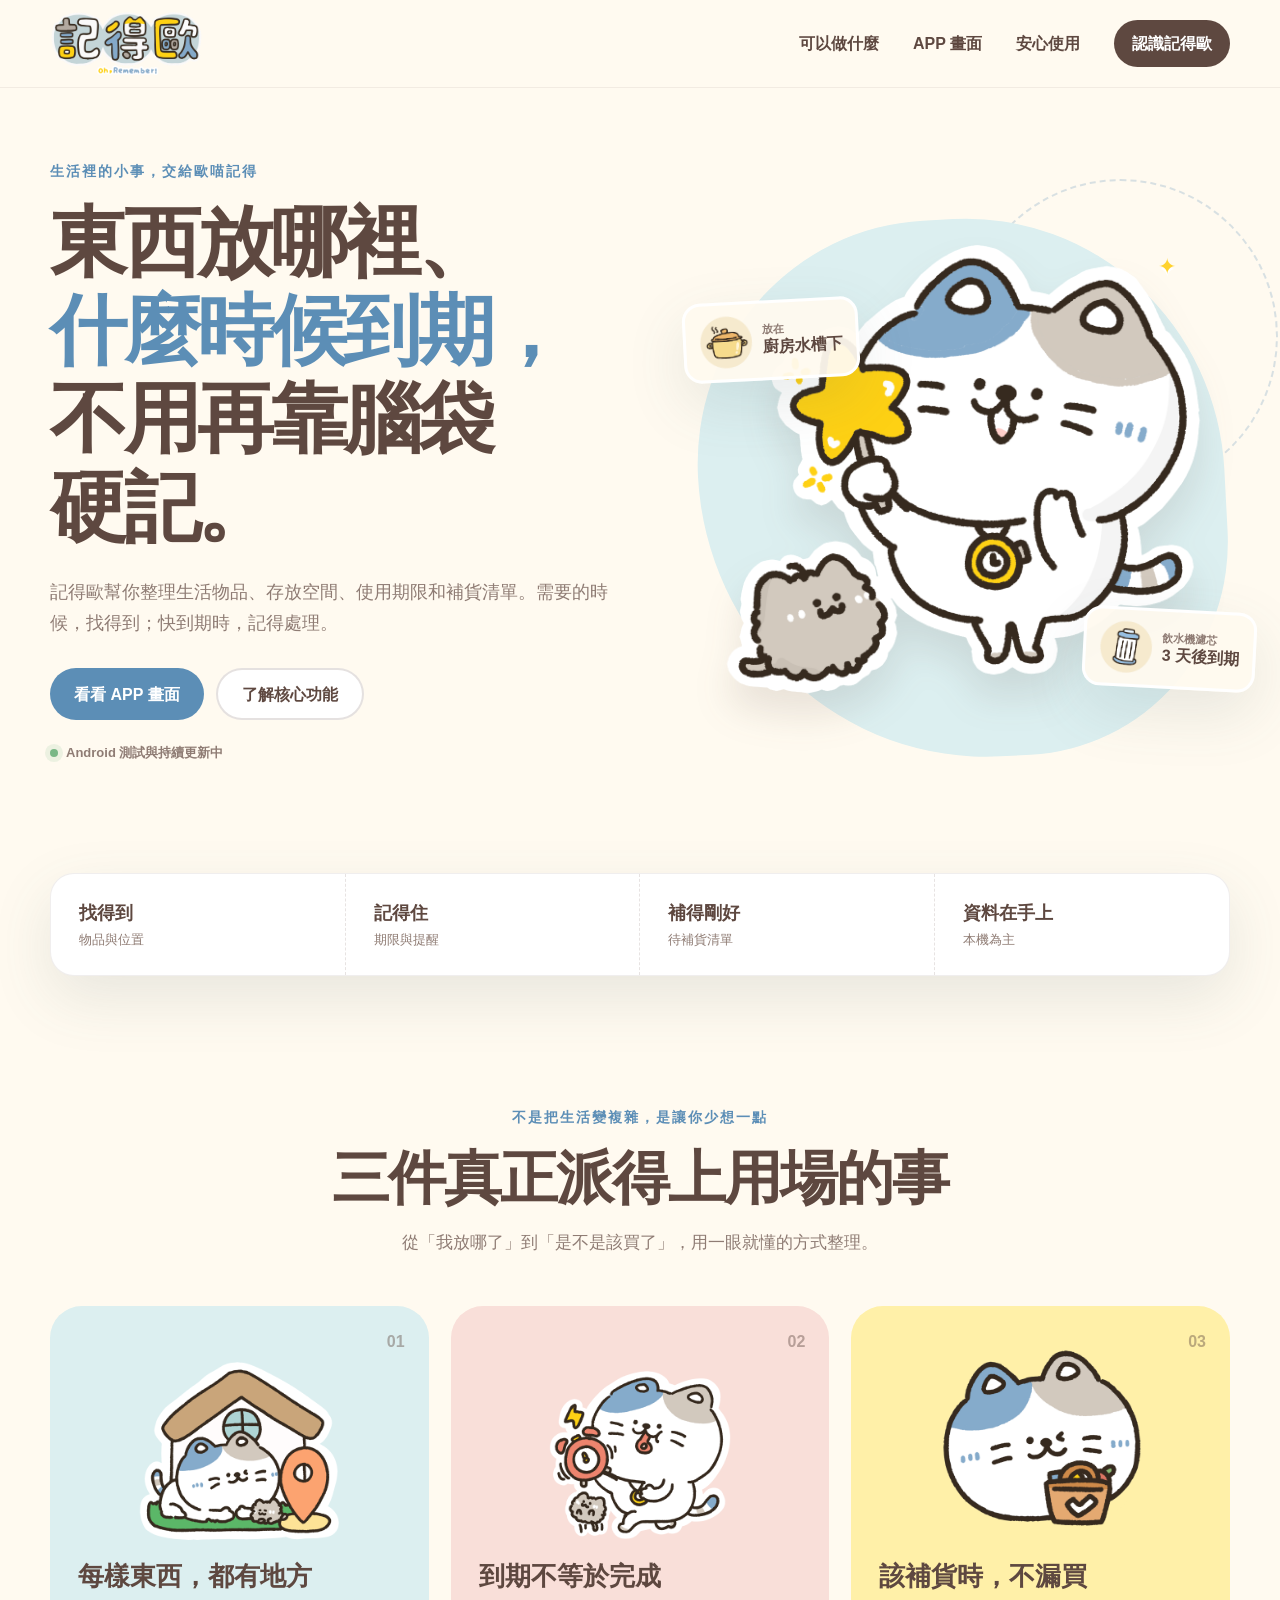
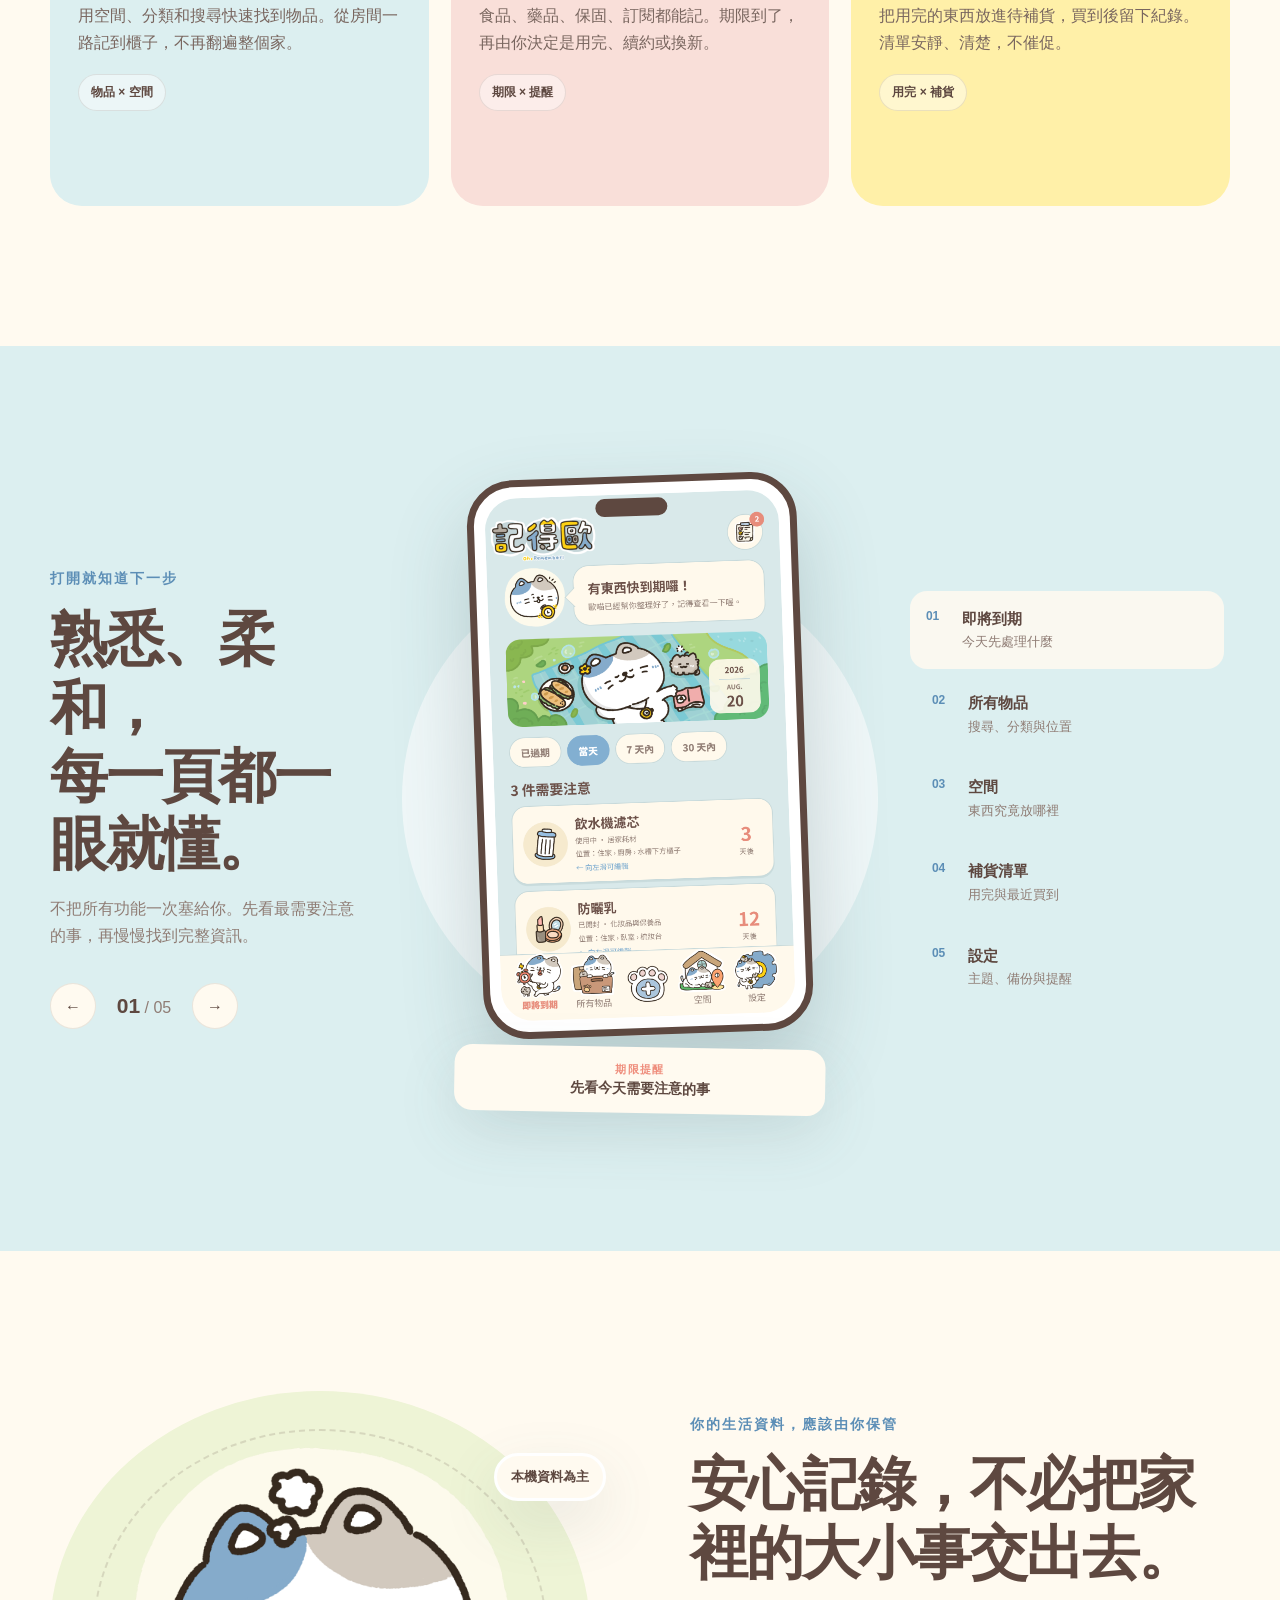
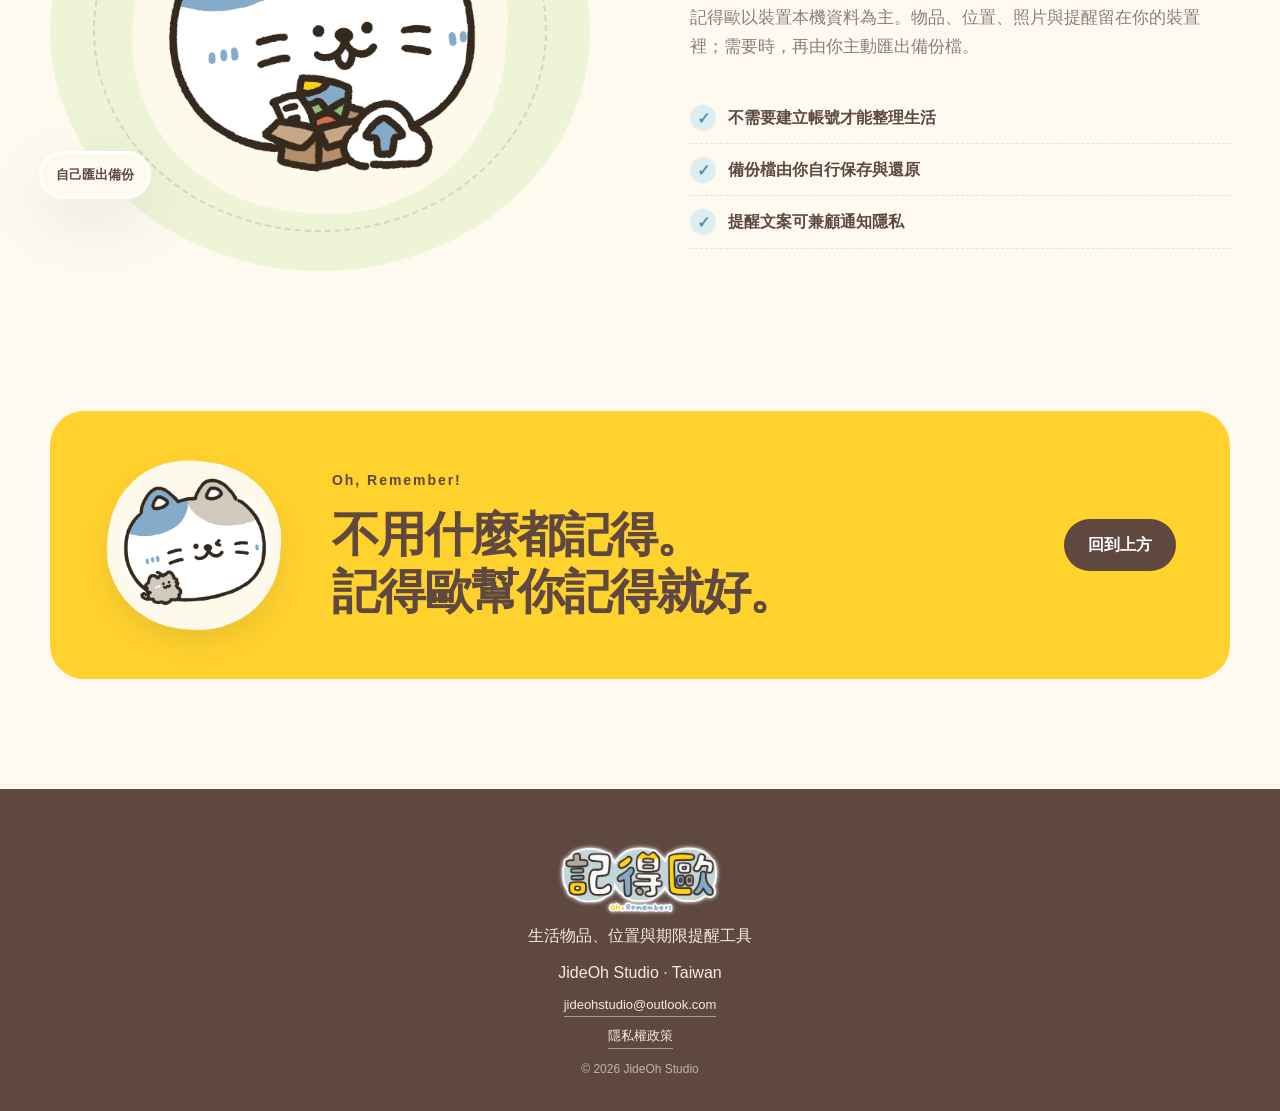
==== index.html @ 04b13a92 "Publish JideOh Studio official website" ====
<!doctype html>
<html lang="zh-Hant">
<head>
  <meta charset="utf-8">
  <meta name="viewport" content="width=device-width, initial-scale=1">
  <meta name="description" content="記得歐幫你記住物品放哪裡、什麼時候到期，以及下一次要補貨什麼。">
  <meta name="theme-color" content="#dceff0">
  <title>記得歐｜生活物品與期限提醒</title>
  <link rel="icon" href="assets/app_icon.png">
  <link rel="apple-touch-icon" href="assets/app_icon.png">
  <link rel="manifest" href="manifest.webmanifest">
  <link rel="stylesheet" href="styles.css">
</head>
<body>
  <a class="skip-link" href="#main">跳到主要內容</a>
  <header class="site-header">
    <a class="brand" href="#top" aria-label="記得歐首頁"><img src="assets/brand_logo.png" alt="記得歐 Oh, Remember!"></a>
    <button class="menu-button" type="button" aria-expanded="false" aria-controls="site-nav">選單</button>
    <nav id="site-nav" class="site-nav" aria-label="主要導覽">
      <a href="#features">可以做什麼</a><a href="#preview">APP 畫面</a><a href="#privacy">安心使用</a><a class="nav-cta" href="#preview">認識記得歐</a>
    </nav>
  </header>

  <main id="main">
    <section id="top" class="hero section-shell">
      <div class="hero-copy reveal">
        <p class="eyebrow">生活裡的小事，交給歐喵記得</p>
        <h1>東西放哪裡、<br><span>什麼時候到期，</span><br>不用再靠腦袋硬記。</h1>
        <p class="hero-lead">記得歐幫你整理生活物品、存放空間、使用期限和補貨清單。需要的時候，找得到；快到期時，記得處理。</p>
        <div class="hero-actions"><a class="button primary" href="#preview">看看 APP 畫面</a><a class="button secondary" href="#features">了解核心功能</a></div>
        <p class="availability"><span></span> Android 測試與持續更新中</p>
      </div>
      <div class="hero-art reveal">
        <span class="spark one">✦</span><span class="spark two">✦</span>
        <img class="hero-mascot" src="assets/launch_main_illustration.png" alt="歐喵與毛球一起提醒你生活大小事">
        <div class="note-card location"><img src="assets/location_kitchen.png" alt=""><span><small>放在</small>廚房水槽下</span></div>
        <div class="note-card due"><img src="assets/item_filter.png" alt=""><span><small>飲水機濾芯</small>3 天後到期</span></div>
      </div>
    </section>

    <section class="trust-strip" aria-label="產品特色摘要">
      <div><strong>找得到</strong><span>物品與位置</span></div><div><strong>記得住</strong><span>期限與提醒</span></div><div><strong>補得剛好</strong><span>待補貨清單</span></div><div><strong>資料在手上</strong><span>本機為主</span></div>
    </section>

    <section id="features" class="features section-shell">
      <div class="section-heading reveal"><p class="eyebrow">不是把生活變複雜，是讓你少想一點</p><h2>三件真正派得上用場的事</h2><p>從「我放哪了」到「是不是該買了」，用一眼就懂的方式整理。</p></div>
      <div class="feature-grid">
        <article class="feature-card blue reveal"><span class="number">01</span><img src="assets/nav_spaces.png" alt="歐喵在家中標記位置"><h3>每樣東西，都有地方</h3><p>用空間、分類和搜尋快速找到物品。從房間一路記到櫃子，不再翻遍整個家。</p><b>物品 × 空間</b></article>
        <article class="feature-card coral reveal"><span class="number">02</span><img src="assets/nav_expiring_items.png" alt="歐喵提醒期限快到了"><h3>到期不等於完成</h3><p>食品、藥品、保固、訂閱都能記。期限到了，再由你決定是用完、續約或換新。</p><b>期限 × 提醒</b></article>
        <article class="feature-card yellow reveal"><span class="number">03</span><img src="assets/ou_miao_shopping_completed.png" alt="歐喵完成補貨"><h3>該補貨時，不漏買</h3><p>把用完的東西放進待補貨，買到後留下紀錄。清單安靜、清楚，不催促。</p><b>用完 × 補貨</b></article>
      </div>
    </section>

    <section id="preview" class="preview-section">
      <div class="section-shell preview-layout">
        <div class="preview-copy reveal"><p class="eyebrow">打開就知道下一步</p><h2>熟悉、柔和，<br>每一頁都一眼就懂。</h2><p>不把所有功能一次塞給你。先看最需要注意的事，再慢慢找到完整資訊。</p><div class="preview-controls"><button type="button" data-direction="prev" aria-label="上一張">←</button><span><b id="slide-current">01</b> / 05</span><button type="button" data-direction="next" aria-label="下一張">→</button></div></div>
        <div class="phone-stage reveal"><div class="phone-glow"></div><div class="phone-frame"><i></i><img id="app-screen" src="記得歐_即將到期_1080x1920.png" alt="記得歐即將到期畫面"></div><div class="screen-caption"><span id="screen-kicker">期限提醒</span><strong id="screen-title">先看今天需要注意的事</strong></div></div>
        <div class="screen-list reveal">
          <button class="screen-option active" type="button" data-index="0"><span>01</span><b>即將到期</b><small>今天先處理什麼</small></button>
          <button class="screen-option" type="button" data-index="1"><span>02</span><b>所有物品</b><small>搜尋、分類與位置</small></button>
          <button class="screen-option" type="button" data-index="2"><span>03</span><b>空間</b><small>東西究竟放哪裡</small></button>
          <button class="screen-option" type="button" data-index="3"><span>04</span><b>補貨清單</b><small>用完與最近買到</small></button>
          <button class="screen-option" type="button" data-index="4"><span>05</span><b>設定</b><small>主題、備份與提醒</small></button>
        </div>
      </div>
    </section>

    <section id="privacy" class="privacy section-shell">
      <div class="privacy-art reveal"><div class="privacy-orbit"><img src="assets/ou_miao_backup_reminder.png" alt="歐喵提醒你備份資料"><span class="orbit-one">本機資料為主</span><span class="orbit-two">自己匯出備份</span></div></div>
      <div class="privacy-copy reveal"><p class="eyebrow">你的生活資料，應該由你保管</p><h2>安心記錄，不必把家裡的大小事交出去。</h2><p>記得歐以裝置本機資料為主。物品、位置、照片與提醒留在你的裝置裡；需要時，再由你主動匯出備份檔。</p><ul><li><span>✓</span>不需要建立帳號才能整理生活</li><li><span>✓</span>備份檔由你自行保存與還原</li><li><span>✓</span>提醒文案可兼顧通知隱私</li></ul></div>
    </section>

    <section class="closing section-shell reveal"><img src="assets/ou_miao_all_good.png" alt="歐喵向你打招呼"><div><p class="eyebrow">Oh, Remember!</p><h2>不用什麼都記得。<br>記得歐幫你記得就好。</h2></div><a class="button primary" href="#top">回到上方</a></section>
  </main>
  <footer><img src="assets/brand_logo.png" alt="記得歐"><p>生活物品、位置與期限提醒工具</p><p>JideOh Studio · Taiwan</p><a class="footer-link" href="mailto:jideohstudio@outlook.com">jideohstudio@outlook.com</a><a class="footer-link" href="https://a23118872002.github.io/jideoh-privacy-policy/" target="_blank" rel="noopener noreferrer">隱私權政策</a><p class="copyright">© <span id="year"></span> JideOh Studio</p></footer>
  <script src="script.js"></script>
</body>
</html>
---- styles.css ----
:root{--sky:#dceff0;--blue:#82afd3;--blue-dark:#5c8eb6;--cream:#fffaf0;--brown:#5e4840;--muted:#8f7c74;--coral:#ef8e7d;--yellow:#ffd22d;--shadow:0 22px 60px rgba(74,98,101,.13)}
*{box-sizing:border-box}html{scroll-behavior:smooth;overflow-x:hidden}body{margin:0;color:var(--brown);background:var(--cream);font-family:"Noto Sans TC","PingFang TC","Microsoft JhengHei",sans-serif;line-height:1.7;overflow-x:hidden}img{display:block;max-width:100%}a{color:inherit;text-decoration:none}button{color:inherit;font:inherit}.skip-link{position:fixed;left:16px;top:-80px;z-index:100;padding:10px 16px;background:var(--brown);color:#fff;border-radius:10px}.skip-link:focus{top:12px}.section-shell{width:min(1180px,calc(100% - 48px));margin-inline:auto}
.site-header{position:sticky;top:0;z-index:50;min-height:82px;padding:12px max(24px,calc((100vw - 1180px)/2));display:flex;align-items:center;justify-content:space-between;gap:24px;background:rgba(255,250,240,.9);border-bottom:1px solid rgba(94,72,64,.08);backdrop-filter:blur(16px)}.brand img{width:154px}.site-nav{display:flex;align-items:center;gap:34px;font-weight:700}.site-nav a{transition:.2s}.site-nav a:hover{color:var(--blue-dark);transform:translateY(-2px)}.site-nav .nav-cta{padding:10px 18px;color:#fff;background:var(--brown);border-radius:999px}.menu-button{display:none;border:0;background:transparent;font-weight:800}
.hero{min-height:760px;display:grid;grid-template-columns:1.05fr .95fr;align-items:center;gap:50px;padding-block:72px 96px}.eyebrow{margin:0 0 14px;color:var(--blue-dark);font-size:14px;font-weight:900;letter-spacing:.14em}h1,h2,h3,p{text-wrap:pretty}h1{margin:0;font-size:clamp(48px,6vw,78px);line-height:1.15;letter-spacing:-.045em}h1 span{color:var(--blue-dark)}.hero-lead{max-width:620px;margin:26px 0 30px;color:var(--muted);font-size:18px}.hero-actions{display:flex;flex-wrap:wrap;gap:12px}.button{display:inline-flex;align-items:center;justify-content:center;min-height:52px;padding:0 24px;border-radius:999px;font-weight:900;transition:.2s}.button:hover{transform:translateY(-3px);box-shadow:0 12px 24px rgba(94,72,64,.15)}.primary{color:#fff;background:var(--blue-dark)}.secondary{border:2px solid rgba(94,72,64,.16);background:#fff}.availability{display:flex;align-items:center;gap:8px;margin-top:22px;color:var(--muted);font-size:13px;font-weight:700}.availability span{width:8px;height:8px;border-radius:50%;background:#79b786;box-shadow:0 0 0 5px rgba(121,183,134,.14)}
.hero-art{position:relative;min-height:580px;display:grid;place-items:center;isolation:isolate}.hero-art:before{content:"";position:absolute;inset:7% 1% 0;z-index:-2;border-radius:48% 52% 42% 58%;background:var(--sky);transform:rotate(-3deg)}.hero-art:after{content:"";position:absolute;width:58%;aspect-ratio:1;right:-9%;top:0;z-index:-3;border:2px dashed rgba(92,142,182,.24);border-radius:50%}.hero-mascot{width:min(520px,92%);filter:drop-shadow(0 24px 18px rgba(80,68,60,.12))}.note-card{position:absolute;display:flex;align-items:center;gap:10px;padding:11px 14px;background:rgba(255,250,240,.94);border:3px solid #fff;border-radius:18px;box-shadow:var(--shadow);font-weight:900;line-height:1.25}.note-card img{width:52px;height:52px;object-fit:contain}.note-card small{display:block;color:var(--muted);font-size:11px}.location{left:-2%;top:21%;transform:rotate(-3deg)}.due{right:-5%;bottom:12%;transform:rotate(3deg)}.spark{position:absolute;color:var(--yellow);font-size:34px;filter:drop-shadow(0 3px #fff)}.spark.one{left:10%;bottom:22%}.spark.two{right:10%;top:12%;font-size:22px}
.trust-strip{display:grid;grid-template-columns:repeat(4,1fr);width:min(1180px,calc(100% - 48px));margin:0 auto 130px;overflow:hidden;border:1px solid rgba(94,72,64,.09);border-radius:24px;background:#fff;box-shadow:var(--shadow)}.trust-strip div{padding:24px 28px;border-right:1px dashed rgba(94,72,64,.15)}.trust-strip div:last-child{border:0}.trust-strip strong,.trust-strip span{display:block}.trust-strip strong{font-size:18px}.trust-strip span{color:var(--muted);font-size:13px}
.features{padding-bottom:140px}.section-heading{max-width:680px;margin:0 auto 48px;text-align:center}h2{margin:0;font-size:clamp(38px,5vw,58px);line-height:1.18;letter-spacing:-.035em}.section-heading>p:last-child{color:var(--muted);font-size:17px}.feature-grid{display:grid;grid-template-columns:repeat(3,1fr);gap:22px}.feature-card{position:relative;min-height:500px;padding:28px;overflow:hidden;border-radius:32px}.feature-card.blue{background:#dceff0}.feature-card.coral{background:#f9dfd9}.feature-card.yellow{background:#fff0a8}.feature-card img{width:100%;height:210px;object-fit:contain;transition:.35s}.feature-card:hover img{transform:scale(1.04) rotate(2deg)}.feature-card .number{position:absolute;top:22px;right:24px;font-weight:900;opacity:.42}.feature-card h3{margin:16px 0 8px;font-size:26px;line-height:1.3}.feature-card p{margin:0;color:#79665f}.feature-card b{display:inline-block;margin-top:18px;padding:7px 12px;border:1px solid rgba(94,72,64,.13);border-radius:999px;background:rgba(255,255,255,.45);font-size:12px}
.preview-section{padding:130px 0;background:var(--sky)}.preview-layout{display:grid;grid-template-columns:.8fr 1.1fr .8fr;align-items:center;gap:60px}.preview-copy>p:not(.eyebrow){color:var(--muted)}.preview-controls{display:flex;align-items:center;gap:16px;margin-top:34px}.preview-controls button{width:46px;height:46px;border:1px solid rgba(94,72,64,.12);border-radius:50%;background:var(--cream);cursor:pointer;font-weight:900}.preview-controls button:hover{background:var(--brown);color:#fff}.preview-controls span{min-width:64px;text-align:center;color:var(--muted)}.preview-controls b{color:var(--brown);font-size:21px}.phone-stage{position:relative;display:grid;place-items:center;padding-bottom:86px}.phone-glow{position:absolute;width:110%;aspect-ratio:1;border-radius:50%;background:rgba(255,255,255,.55)}.phone-frame{position:relative;width:min(330px,80vw);padding:11px;border:7px solid var(--brown);border-radius:46px;background:#fff;box-shadow:0 35px 80px rgba(63,88,91,.24);transform:rotate(-2deg)}.phone-frame i{position:absolute;top:15px;left:50%;z-index:2;width:72px;height:18px;transform:translateX(-50%);border-radius:999px;background:var(--brown)}.phone-frame img{width:100%;aspect-ratio:9/16;border-radius:32px;object-fit:cover;object-position:top}.screen-caption{position:absolute;bottom:7px;left:50%;width:86%;padding:15px 18px;transform:translateX(-50%) rotate(1deg);border-radius:18px;background:var(--cream);box-shadow:var(--shadow);text-align:center;line-height:1.35}.screen-caption span{display:block;color:var(--coral);font-size:11px;font-weight:900;letter-spacing:.12em}.screen-caption strong{font-size:14px}.screen-list{display:flex;flex-direction:column;gap:6px}.screen-option{display:grid;grid-template-columns:36px 1fr;padding:15px 16px;border:0;border-radius:17px;background:transparent;text-align:left;cursor:pointer;transition:.2s}.screen-option:hover,.screen-option.active{background:rgba(255,250,240,.86);transform:translateX(-6px)}.screen-option span{grid-row:1/3;color:var(--blue-dark);font-size:12px;font-weight:900}.screen-option b{font-size:15px}.screen-option small{color:var(--muted)}
.privacy{display:grid;grid-template-columns:1fr 1fr;align-items:center;gap:100px;padding-block:140px}.privacy-orbit{position:relative;display:grid;place-items:center;min-height:480px;border-radius:50%;background:#eef4d6}.privacy-orbit:after{content:"";position:absolute;inset:8%;border:2px dashed rgba(94,72,64,.16);border-radius:50%}.privacy-orbit img{position:relative;z-index:2;width:72%}.privacy-orbit span{position:absolute;z-index:3;padding:10px 14px;border:3px solid #fff;border-radius:999px;background:var(--cream);box-shadow:var(--shadow);font-size:13px;font-weight:900}.orbit-one{top:13%;right:-3%}.orbit-two{bottom:15%;left:-2%}.privacy-copy>p:not(.eyebrow){color:var(--muted);font-size:17px}.privacy-copy ul{padding:0;margin:30px 0 0;list-style:none}.privacy-copy li{display:flex;align-items:center;gap:12px;padding:12px 0;border-bottom:1px dashed rgba(94,72,64,.14);font-weight:700}.privacy-copy li span{display:grid;place-items:center;width:26px;height:26px;border-radius:50%;background:var(--sky);color:var(--blue-dark)}
.closing{display:grid;grid-template-columns:190px 1fr auto;align-items:center;gap:38px;margin-bottom:110px;padding:44px 54px;border-radius:34px;background:var(--yellow)}.closing img{width:180px;filter:drop-shadow(0 12px 12px rgba(94,72,64,.12))}.closing .eyebrow{color:var(--brown)}.closing h2{font-size:clamp(32px,4vw,48px)}.closing .primary{background:var(--brown)}footer{display:grid;place-items:center;padding:58px 24px 32px;background:var(--brown);color:#f4eae4;text-align:center}footer img{width:160px;filter:drop-shadow(0 0 2px #fff)}footer p{margin:10px 0 0}.footer-link{margin-top:8px;border-bottom:1px solid rgba(255,255,255,.45);font-size:13px}footer .copyright{font-size:12px;opacity:.66}.reveal{opacity:1;transform:none}
@media(prefers-reduced-motion:reduce){html{scroll-behavior:auto}.reveal{opacity:1;transform:none;transition:none}*{animation:none!important}}
@media(max-width:960px){.hero{grid-template-columns:1fr;text-align:center}.hero-copy{display:grid;justify-items:center}.hero-art{min-height:520px}.location{left:5%}.due{right:2%}.trust-strip{grid-template-columns:1fr 1fr}.trust-strip div:nth-child(2){border-right:0}.trust-strip div:nth-child(-n+2){border-bottom:1px dashed rgba(94,72,64,.15)}.feature-grid{grid-template-columns:1fr}.feature-card{min-height:0;display:grid;grid-template-columns:220px 1fr;column-gap:24px}.feature-card img{grid-row:1/5;height:260px}.feature-card h3{align-self:end}.preview-layout{grid-template-columns:1fr 1fr}.preview-copy{grid-column:1/3;text-align:center}.preview-controls{justify-content:center}.privacy{gap:50px}.closing{grid-template-columns:140px 1fr}.closing img{width:140px}.closing .button{grid-column:1/3}}
@media(max-width:700px){.section-shell,.trust-strip{width:calc(100% - 30px);max-width:1180px}.site-header{width:100%;min-height:72px;padding:10px 18px}.brand img{width:126px}.menu-button{display:block}.site-nav{position:absolute;top:70px;left:15px;right:15px;display:none;flex-direction:column;align-items:stretch;gap:0;padding:12px;border:1px solid rgba(94,72,64,.1);border-radius:20px;background:var(--cream);box-shadow:var(--shadow)}.site-nav.open{display:flex}.site-nav a{padding:12px}.site-nav .nav-cta{margin-top:6px;text-align:center}.hero{min-height:0;gap:12px;padding-block:54px 72px}.hero-copy{width:100%;min-width:0}.hero h1{max-width:100%;font-size:36px;line-height:1.22;word-break:break-all;text-wrap:wrap}.hero-lead{font-size:16px}.hero-actions{flex-direction:column;width:100%}.hero-actions .button{width:100%}.hero-art{width:100%;min-width:0;min-height:410px}.hero-mascot{width:92%}.note-card{padding:8px 10px;font-size:11px}.note-card img{width:40px;height:40px}.location{top:12%;left:-2%}.due{right:-2%;bottom:8%}.trust-strip{margin-bottom:90px}.trust-strip div{padding:18px}.features{padding-bottom:90px}.feature-card{display:block;padding:22px;border-radius:26px}.feature-card img{height:190px}.section-heading{margin-bottom:30px}.preview-section{padding:90px 0}.preview-layout{display:flex;flex-direction:column;gap:30px}.preview-copy{order:1}.phone-stage{order:2;width:100%}.screen-list{order:3;display:grid;grid-template-columns:1fr 1fr;width:100%}.screen-option{grid-template-columns:30px 1fr}.screen-option:hover,.screen-option.active{transform:none}.privacy{grid-template-columns:1fr;gap:45px;padding-block:90px}.privacy-orbit{min-height:350px}.closing{grid-template-columns:1fr;gap:20px;margin-bottom:70px;padding:34px 24px;text-align:center}.closing img{margin:auto}.closing .button{grid-column:auto}.closing .eyebrow{margin-bottom:8px}}
@media(max-width:700px){html,body{width:100%;max-width:100vw}.section-shell,.trust-strip{width:calc(100vw - 30px)}.site-header{width:100vw}.menu-button{position:absolute;top:20px;right:18px;display:block}.hero h1{font-size:33px}.hero-copy,.hero-lead{max-width:100%}.phone-glow{width:100%}}
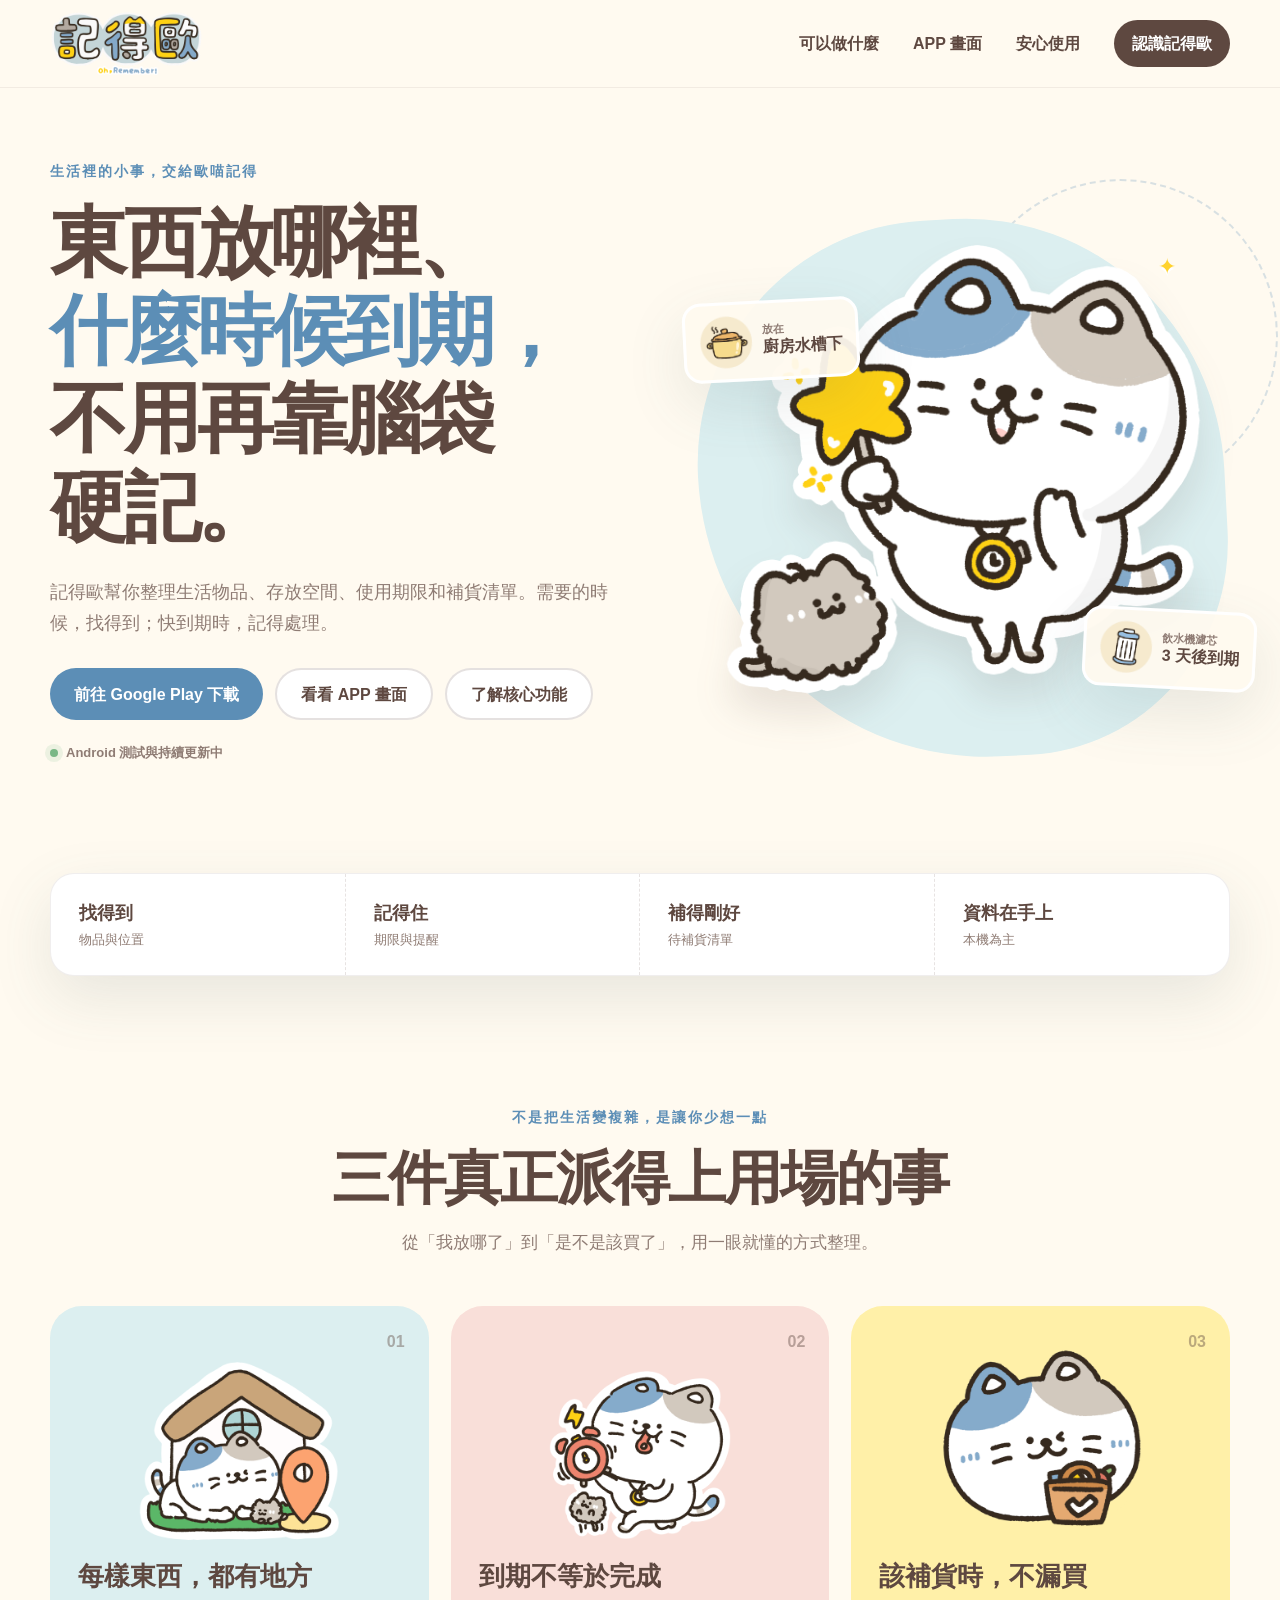
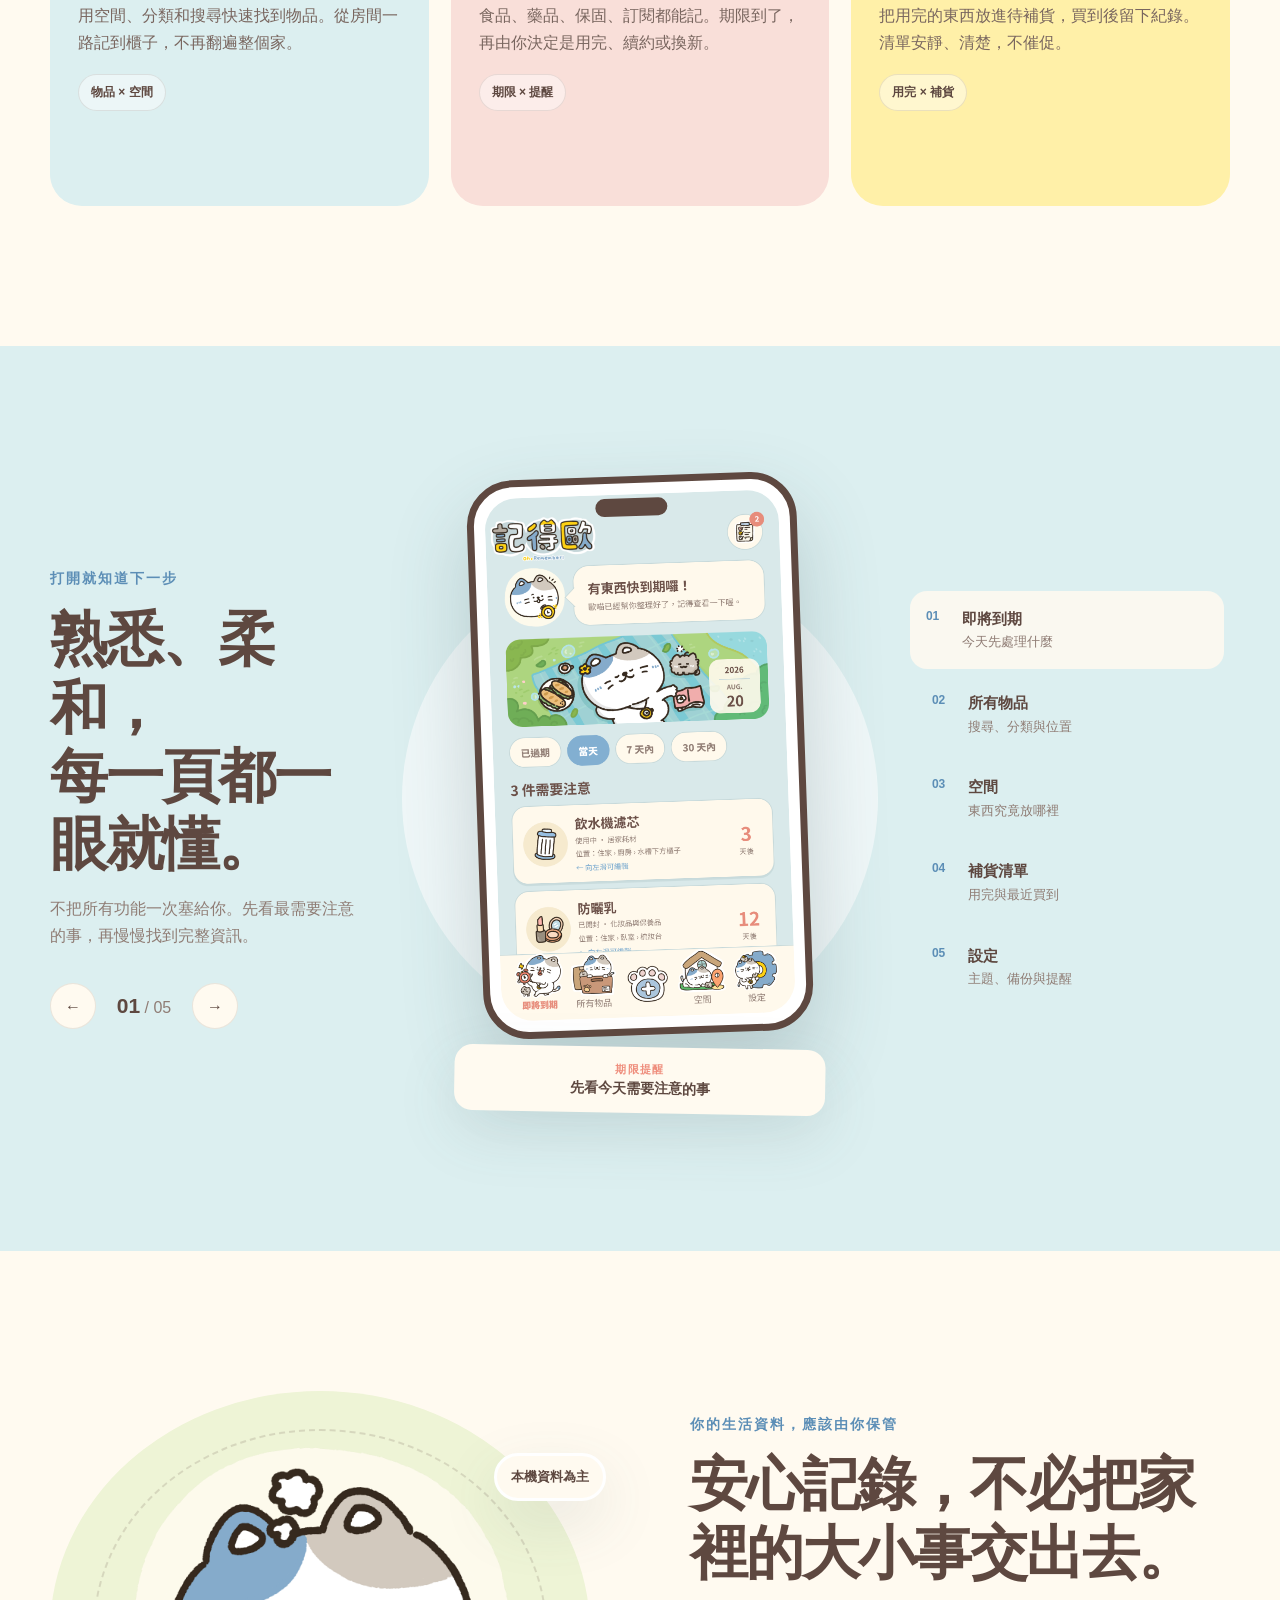
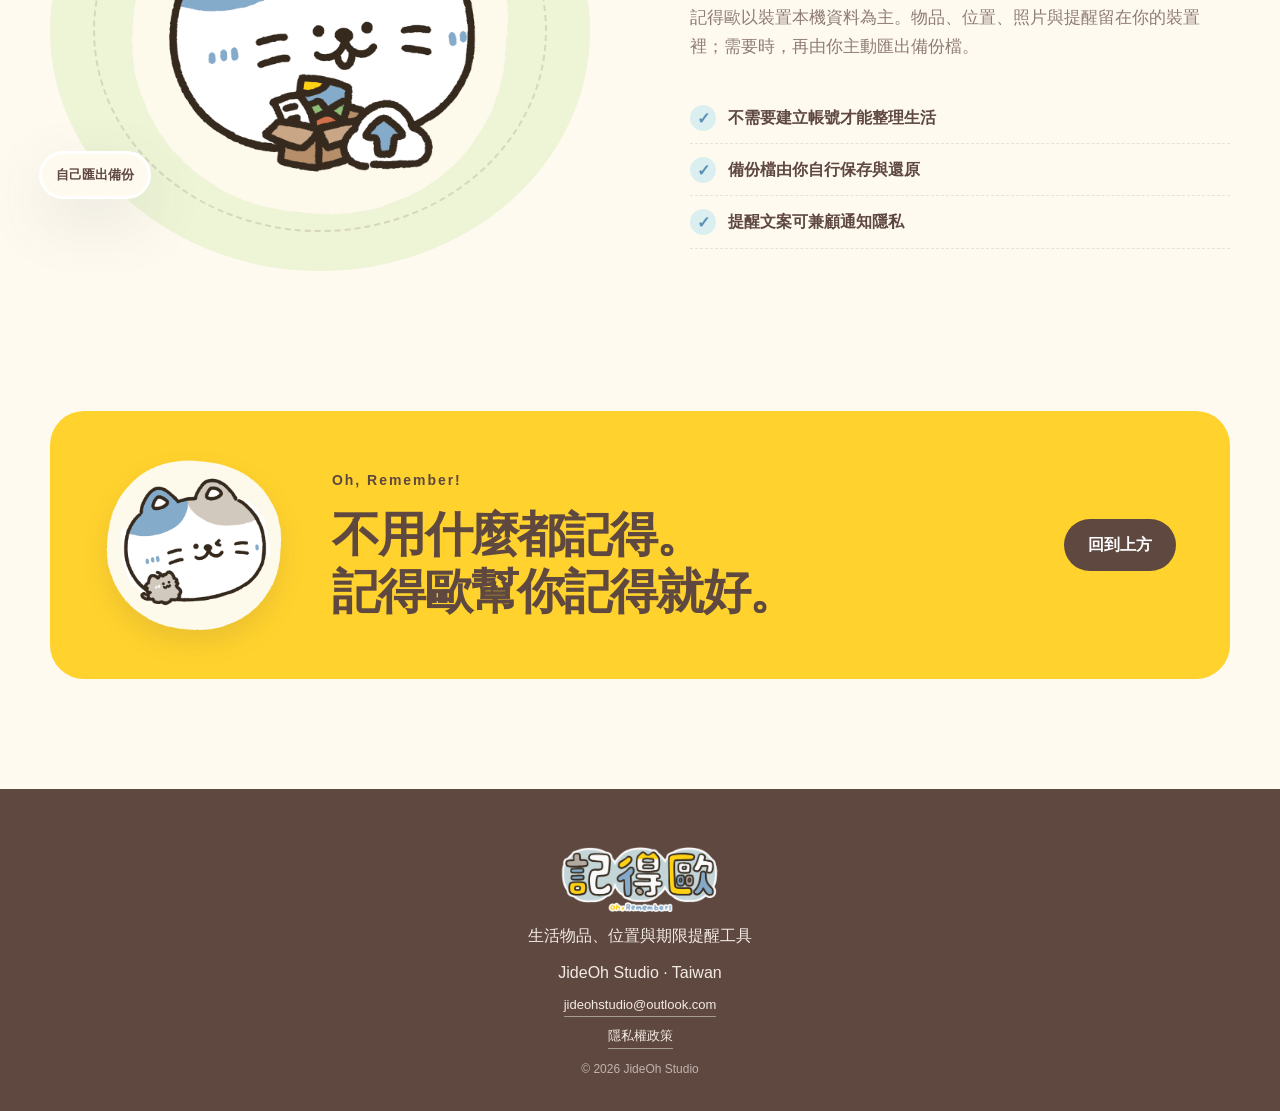
==== commit 1f618235: "Add Google Play download button" ====
--- a/index.html
+++ b/index.html
@@ -27,7 +27,7 @@
         <p class="eyebrow">生活裡的小事，交給歐喵記得</p>
         <h1>東西放哪裡、<br><span>什麼時候到期，</span><br>不用再靠腦袋硬記。</h1>
         <p class="hero-lead">記得歐幫你整理生活物品、存放空間、使用期限和補貨清單。需要的時候，找得到；快到期時，記得處理。</p>
-        <div class="hero-actions"><a class="button primary" href="#preview">看看 APP 畫面</a><a class="button secondary" href="#features">了解核心功能</a></div>
+        <div class="hero-actions"><a class="button primary" href="https://play.google.com/store/apps/details?id=com.jideoh.app" target="_blank" rel="noopener noreferrer" aria-label="前往 Google Play 下載記得歐 APP">前往 Google Play 下載</a><a class="button secondary" href="#preview">看看 APP 畫面</a><a class="button secondary" href="#features">了解核心功能</a></div>
         <p class="availability"><span></span> Android 測試與持續更新中</p>
       </div>
       <div class="hero-art reveal">
--- a/styles.css
+++ b/styles.css
@@ -7,7 +7,7 @@
 .features{padding-bottom:140px}.section-heading{max-width:680px;margin:0 auto 48px;text-align:center}h2{margin:0;font-size:clamp(38px,5vw,58px);line-height:1.18;letter-spacing:-.035em}.section-heading>p:last-child{color:var(--muted);font-size:17px}.feature-grid{display:grid;grid-template-columns:repeat(3,1fr);gap:22px}.feature-card{position:relative;min-height:500px;padding:28px;overflow:hidden;border-radius:32px}.feature-card.blue{background:#dceff0}.feature-card.coral{background:#f9dfd9}.feature-card.yellow{background:#fff0a8}.feature-card img{width:100%;height:210px;object-fit:contain;transition:.35s}.feature-card:hover img{transform:scale(1.04) rotate(2deg)}.feature-card .number{position:absolute;top:22px;right:24px;font-weight:900;opacity:.42}.feature-card h3{margin:16px 0 8px;font-size:26px;line-height:1.3}.feature-card p{margin:0;color:#79665f}.feature-card b{display:inline-block;margin-top:18px;padding:7px 12px;border:1px solid rgba(94,72,64,.13);border-radius:999px;background:rgba(255,255,255,.45);font-size:12px}
 .preview-section{padding:130px 0;background:var(--sky)}.preview-layout{display:grid;grid-template-columns:.8fr 1.1fr .8fr;align-items:center;gap:60px}.preview-copy>p:not(.eyebrow){color:var(--muted)}.preview-controls{display:flex;align-items:center;gap:16px;margin-top:34px}.preview-controls button{width:46px;height:46px;border:1px solid rgba(94,72,64,.12);border-radius:50%;background:var(--cream);cursor:pointer;font-weight:900}.preview-controls button:hover{background:var(--brown);color:#fff}.preview-controls span{min-width:64px;text-align:center;color:var(--muted)}.preview-controls b{color:var(--brown);font-size:21px}.phone-stage{position:relative;display:grid;place-items:center;padding-bottom:86px}.phone-glow{position:absolute;width:110%;aspect-ratio:1;border-radius:50%;background:rgba(255,255,255,.55)}.phone-frame{position:relative;width:min(330px,80vw);padding:11px;border:7px solid var(--brown);border-radius:46px;background:#fff;box-shadow:0 35px 80px rgba(63,88,91,.24);transform:rotate(-2deg)}.phone-frame i{position:absolute;top:15px;left:50%;z-index:2;width:72px;height:18px;transform:translateX(-50%);border-radius:999px;background:var(--brown)}.phone-frame img{width:100%;aspect-ratio:9/16;border-radius:32px;object-fit:cover;object-position:top}.screen-caption{position:absolute;bottom:7px;left:50%;width:86%;padding:15px 18px;transform:translateX(-50%) rotate(1deg);border-radius:18px;background:var(--cream);box-shadow:var(--shadow);text-align:center;line-height:1.35}.screen-caption span{display:block;color:var(--coral);font-size:11px;font-weight:900;letter-spacing:.12em}.screen-caption strong{font-size:14px}.screen-list{display:flex;flex-direction:column;gap:6px}.screen-option{display:grid;grid-template-columns:36px 1fr;padding:15px 16px;border:0;border-radius:17px;background:transparent;text-align:left;cursor:pointer;transition:.2s}.screen-option:hover,.screen-option.active{background:rgba(255,250,240,.86);transform:translateX(-6px)}.screen-option span{grid-row:1/3;color:var(--blue-dark);font-size:12px;font-weight:900}.screen-option b{font-size:15px}.screen-option small{color:var(--muted)}
 .privacy{display:grid;grid-template-columns:1fr 1fr;align-items:center;gap:100px;padding-block:140px}.privacy-orbit{position:relative;display:grid;place-items:center;min-height:480px;border-radius:50%;background:#eef4d6}.privacy-orbit:after{content:"";position:absolute;inset:8%;border:2px dashed rgba(94,72,64,.16);border-radius:50%}.privacy-orbit img{position:relative;z-index:2;width:72%}.privacy-orbit span{position:absolute;z-index:3;padding:10px 14px;border:3px solid #fff;border-radius:999px;background:var(--cream);box-shadow:var(--shadow);font-size:13px;font-weight:900}.orbit-one{top:13%;right:-3%}.orbit-two{bottom:15%;left:-2%}.privacy-copy>p:not(.eyebrow){color:var(--muted);font-size:17px}.privacy-copy ul{padding:0;margin:30px 0 0;list-style:none}.privacy-copy li{display:flex;align-items:center;gap:12px;padding:12px 0;border-bottom:1px dashed rgba(94,72,64,.14);font-weight:700}.privacy-copy li span{display:grid;place-items:center;width:26px;height:26px;border-radius:50%;background:var(--sky);color:var(--blue-dark)}
-.closing{display:grid;grid-template-columns:190px 1fr auto;align-items:center;gap:38px;margin-bottom:110px;padding:44px 54px;border-radius:34px;background:var(--yellow)}.closing img{width:180px;filter:drop-shadow(0 12px 12px rgba(94,72,64,.12))}.closing .eyebrow{color:var(--brown)}.closing h2{font-size:clamp(32px,4vw,48px)}.closing .primary{background:var(--brown)}footer{display:grid;place-items:center;padding:58px 24px 32px;background:var(--brown);color:#f4eae4;text-align:center}footer img{width:160px;filter:drop-shadow(0 0 2px #fff)}footer p{margin:10px 0 0}.footer-link{margin-top:8px;border-bottom:1px solid rgba(255,255,255,.45);font-size:13px}footer .copyright{font-size:12px;opacity:.66}.reveal{opacity:1;transform:none}
+.closing{display:grid;grid-template-columns:190px 1fr auto;align-items:center;gap:38px;margin-bottom:110px;padding:44px 54px;border-radius:34px;background:var(--yellow)}.closing img{width:180px;filter:drop-shadow(0 12px 12px rgba(94,72,64,.12))}.closing .eyebrow{color:var(--brown)}.closing h2{font-size:clamp(32px,4vw,48px)}.closing .primary{background:var(--brown)}footer{display:grid;place-items:center;padding:58px 24px 32px;background:var(--brown);color:#f4eae4;text-align:center}footer img{width:160px}footer p{margin:10px 0 0}.footer-link{margin-top:8px;border-bottom:1px solid rgba(255,255,255,.45);font-size:13px}footer .copyright{font-size:12px;opacity:.66}.reveal{opacity:1;transform:none}
 @media(prefers-reduced-motion:reduce){html{scroll-behavior:auto}.reveal{opacity:1;transform:none;transition:none}*{animation:none!important}}
 @media(max-width:960px){.hero{grid-template-columns:1fr;text-align:center}.hero-copy{display:grid;justify-items:center}.hero-art{min-height:520px}.location{left:5%}.due{right:2%}.trust-strip{grid-template-columns:1fr 1fr}.trust-strip div:nth-child(2){border-right:0}.trust-strip div:nth-child(-n+2){border-bottom:1px dashed rgba(94,72,64,.15)}.feature-grid{grid-template-columns:1fr}.feature-card{min-height:0;display:grid;grid-template-columns:220px 1fr;column-gap:24px}.feature-card img{grid-row:1/5;height:260px}.feature-card h3{align-self:end}.preview-layout{grid-template-columns:1fr 1fr}.preview-copy{grid-column:1/3;text-align:center}.preview-controls{justify-content:center}.privacy{gap:50px}.closing{grid-template-columns:140px 1fr}.closing img{width:140px}.closing .button{grid-column:1/3}}
 @media(max-width:700px){.section-shell,.trust-strip{width:calc(100% - 30px);max-width:1180px}.site-header{width:100%;min-height:72px;padding:10px 18px}.brand img{width:126px}.menu-button{display:block}.site-nav{position:absolute;top:70px;left:15px;right:15px;display:none;flex-direction:column;align-items:stretch;gap:0;padding:12px;border:1px solid rgba(94,72,64,.1);border-radius:20px;background:var(--cream);box-shadow:var(--shadow)}.site-nav.open{display:flex}.site-nav a{padding:12px}.site-nav .nav-cta{margin-top:6px;text-align:center}.hero{min-height:0;gap:12px;padding-block:54px 72px}.hero-copy{width:100%;min-width:0}.hero h1{max-width:100%;font-size:36px;line-height:1.22;word-break:break-all;text-wrap:wrap}.hero-lead{font-size:16px}.hero-actions{flex-direction:column;width:100%}.hero-actions .button{width:100%}.hero-art{width:100%;min-width:0;min-height:410px}.hero-mascot{width:92%}.note-card{padding:8px 10px;font-size:11px}.note-card img{width:40px;height:40px}.location{top:12%;left:-2%}.due{right:-2%;bottom:8%}.trust-strip{margin-bottom:90px}.trust-strip div{padding:18px}.features{padding-bottom:90px}.feature-card{display:block;padding:22px;border-radius:26px}.feature-card img{height:190px}.section-heading{margin-bottom:30px}.preview-section{padding:90px 0}.preview-layout{display:flex;flex-direction:column;gap:30px}.preview-copy{order:1}.phone-stage{order:2;width:100%}.screen-list{order:3;display:grid;grid-template-columns:1fr 1fr;width:100%}.screen-option{grid-template-columns:30px 1fr}.screen-option:hover,.screen-option.active{transform:none}.privacy{grid-template-columns:1fr;gap:45px;padding-block:90px}.privacy-orbit{min-height:350px}.closing{grid-template-columns:1fr;gap:20px;margin-bottom:70px;padding:34px 24px;text-align:center}.closing img{margin:auto}.closing .button{grid-column:auto}.closing .eyebrow{margin-bottom:8px}}
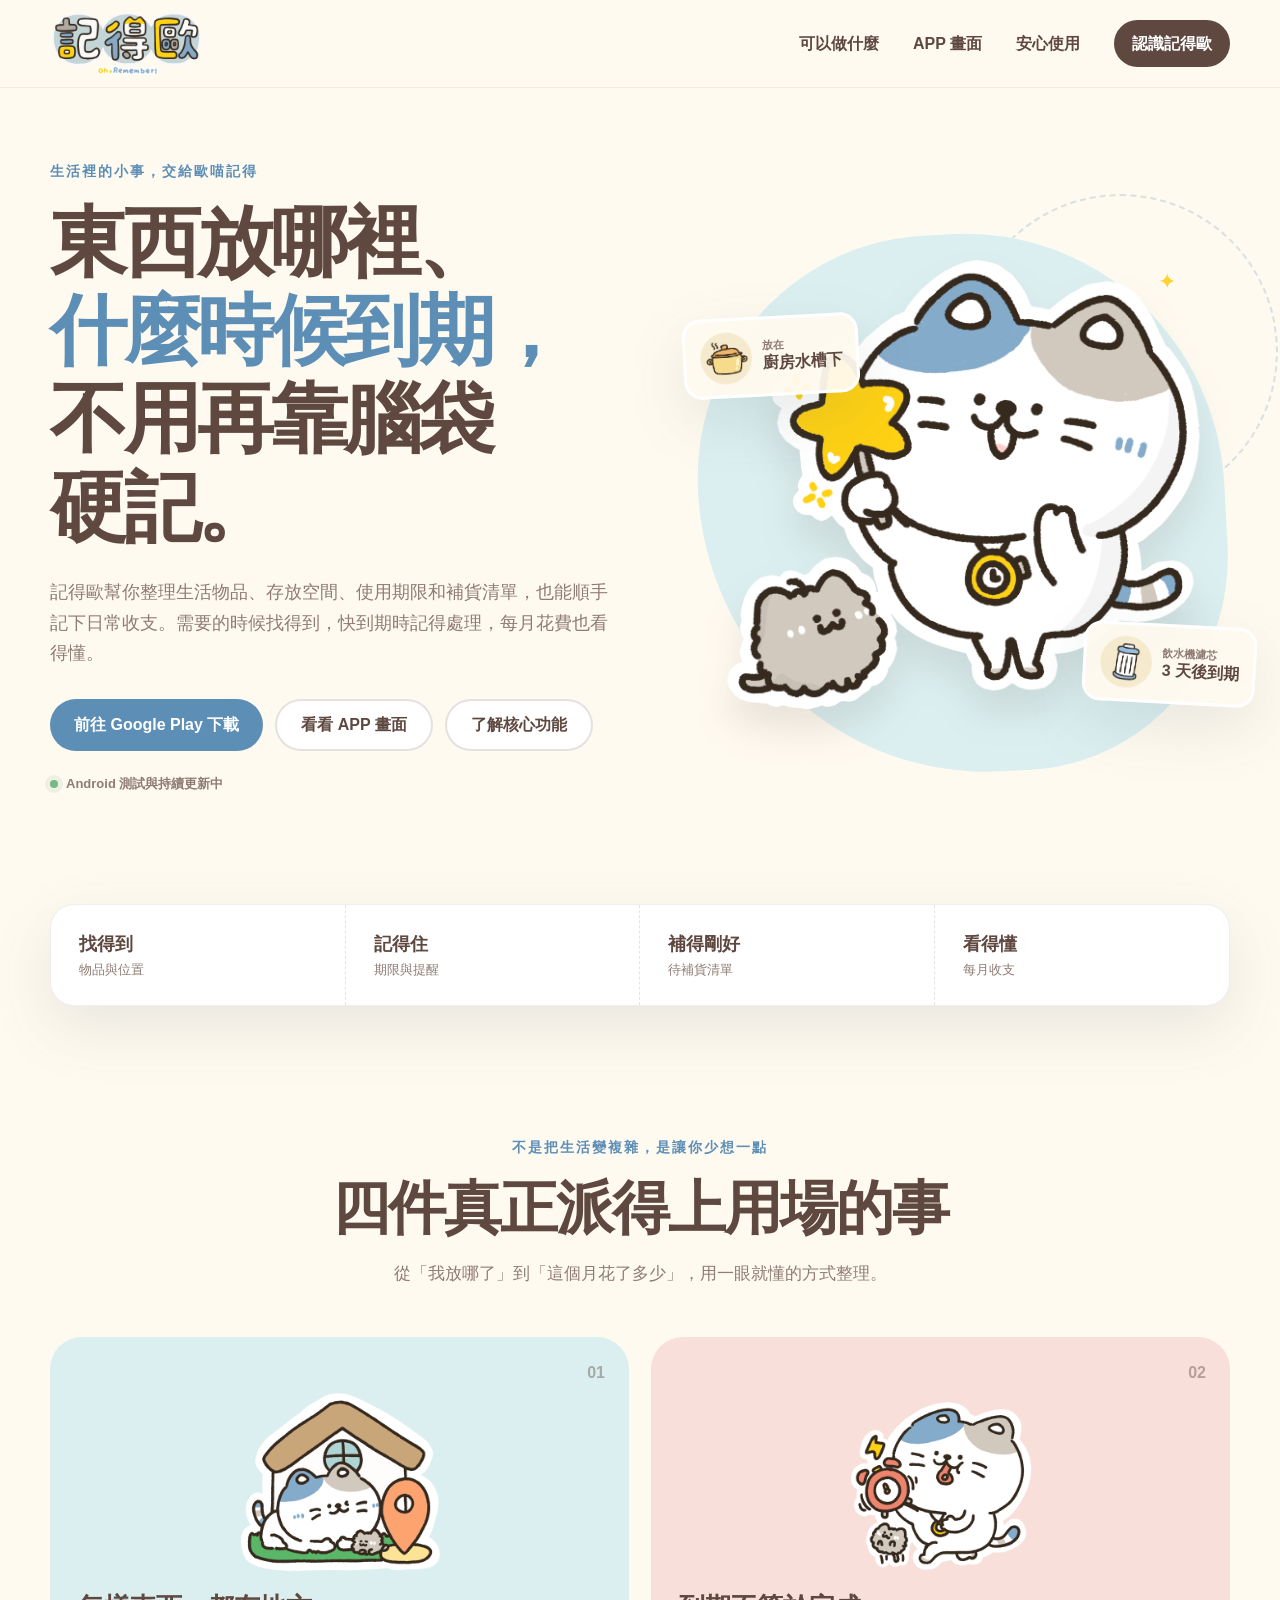
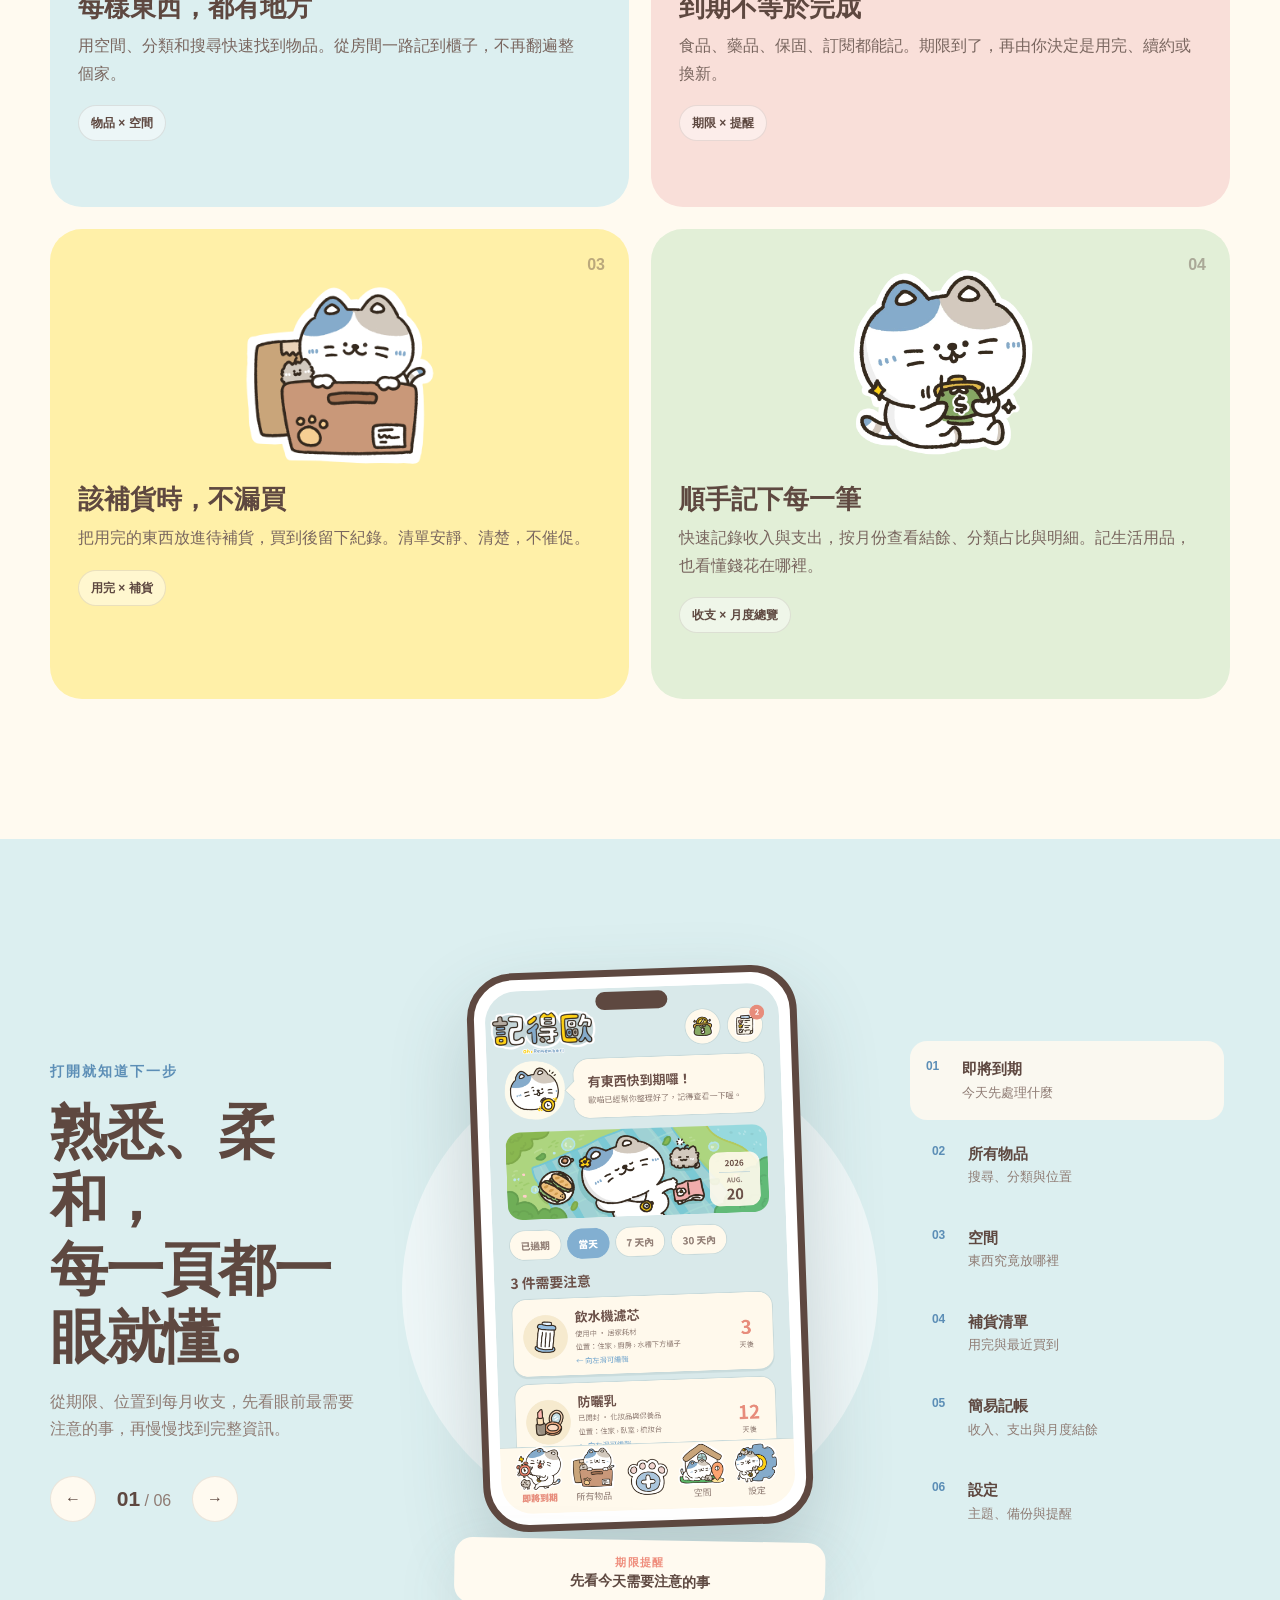
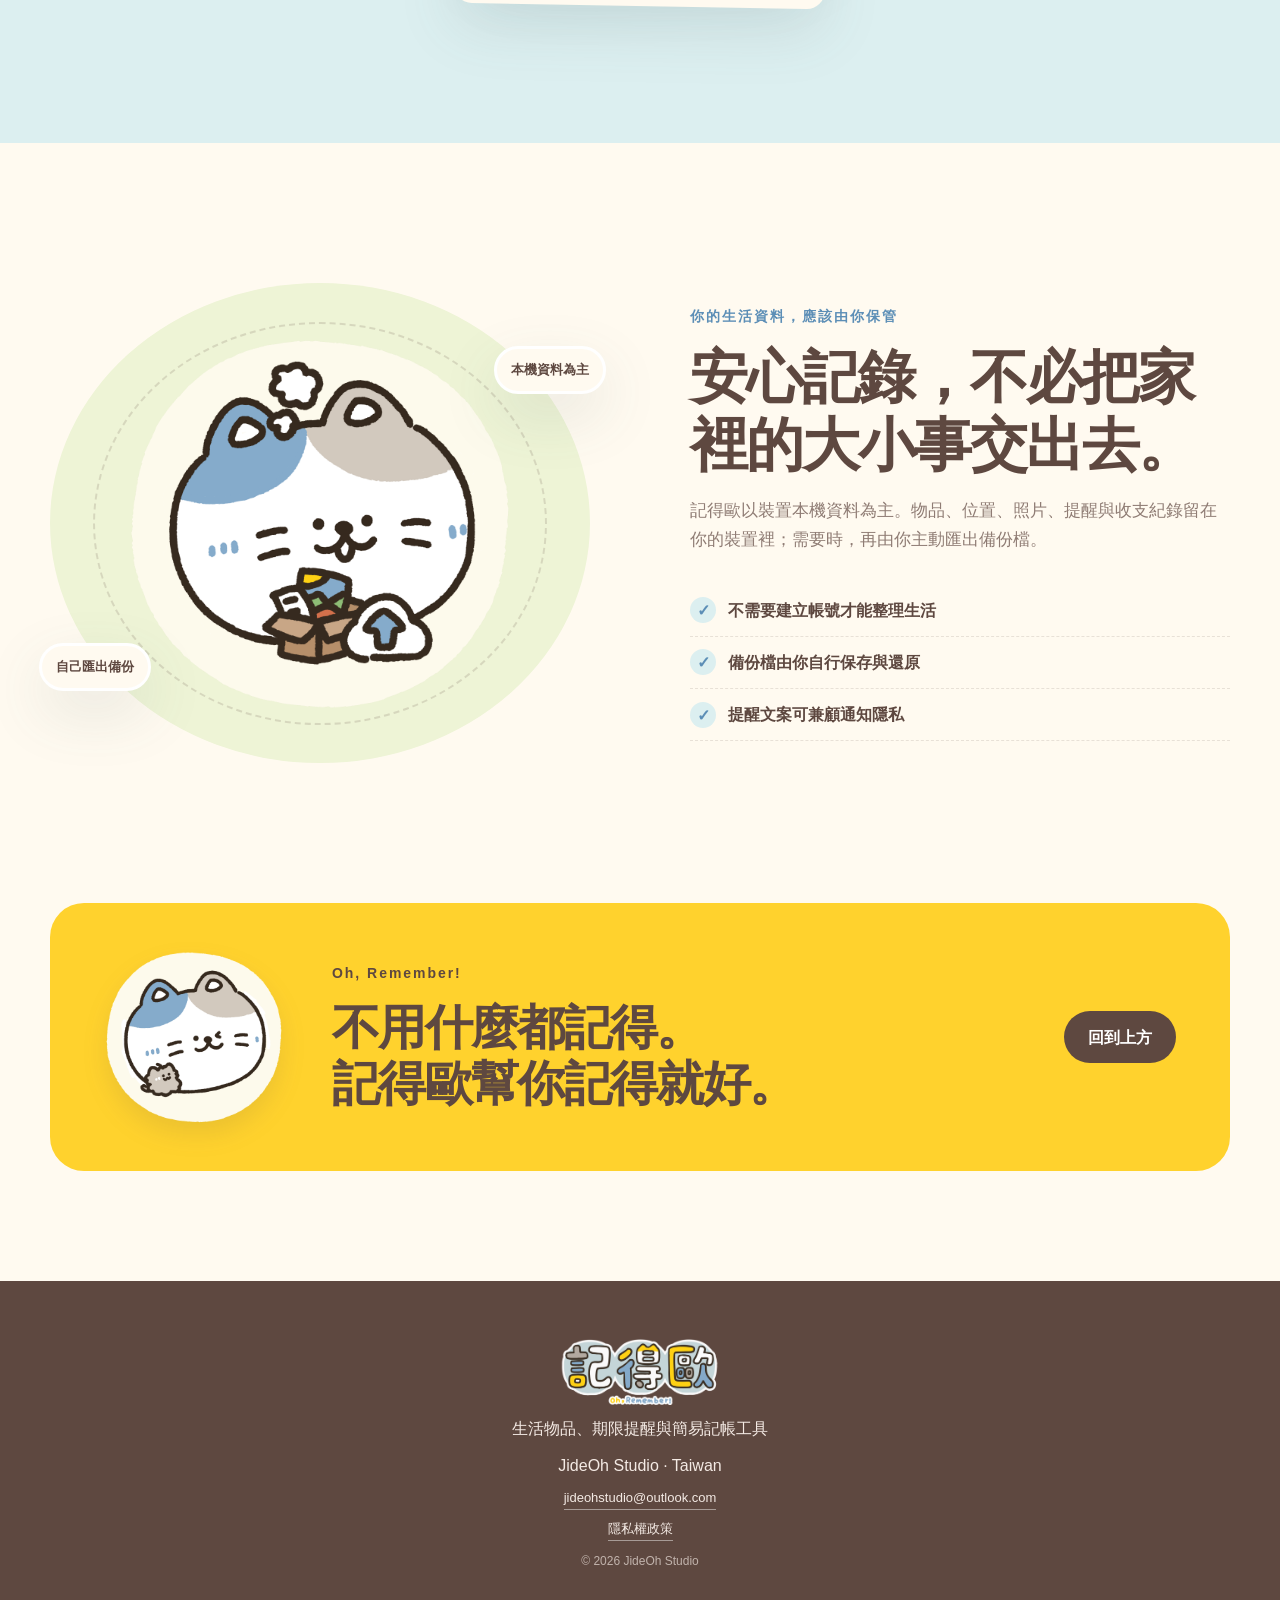
==== commit 9ad22fce: "feat: add simple bookkeeping to website" ====
--- a/index.html
+++ b/index.html
@@ -3,9 +3,9 @@
 <head>
   <meta charset="utf-8">
   <meta name="viewport" content="width=device-width, initial-scale=1">
-  <meta name="description" content="記得歐幫你記住物品放哪裡、什麼時候到期，以及下一次要補貨什麼。">
+  <meta name="description" content="記得歐幫你整理物品、位置、期限與補貨，也能快速記錄日常收入和支出。">
   <meta name="theme-color" content="#dceff0">
-  <title>記得歐｜生活物品與期限提醒</title>
+  <title>記得歐｜生活物品、期限提醒與簡易記帳</title>
   <link rel="icon" href="assets/app_icon.png">
   <link rel="apple-touch-icon" href="assets/app_icon.png">
   <link rel="manifest" href="manifest.webmanifest">
@@ -26,7 +26,7 @@
       <div class="hero-copy reveal">
         <p class="eyebrow">生活裡的小事，交給歐喵記得</p>
         <h1>東西放哪裡、<br><span>什麼時候到期，</span><br>不用再靠腦袋硬記。</h1>
-        <p class="hero-lead">記得歐幫你整理生活物品、存放空間、使用期限和補貨清單。需要的時候，找得到；快到期時，記得處理。</p>
+        <p class="hero-lead">記得歐幫你整理生活物品、存放空間、使用期限和補貨清單，也能順手記下日常收支。需要的時候找得到，快到期時記得處理，每月花費也看得懂。</p>
         <div class="hero-actions"><a class="button primary" href="https://play.google.com/store/apps/details?id=com.jideoh.app" target="_blank" rel="noopener noreferrer" aria-label="前往 Google Play 下載記得歐 APP">前往 Google Play 下載</a><a class="button secondary" href="#preview">看看 APP 畫面</a><a class="button secondary" href="#features">了解核心功能</a></div>
         <p class="availability"><span></span> Android 測試與持續更新中</p>
       </div>
@@ -39,40 +39,42 @@
     </section>
 
     <section class="trust-strip" aria-label="產品特色摘要">
-      <div><strong>找得到</strong><span>物品與位置</span></div><div><strong>記得住</strong><span>期限與提醒</span></div><div><strong>補得剛好</strong><span>待補貨清單</span></div><div><strong>資料在手上</strong><span>本機為主</span></div>
+      <div><strong>找得到</strong><span>物品與位置</span></div><div><strong>記得住</strong><span>期限與提醒</span></div><div><strong>補得剛好</strong><span>待補貨清單</span></div><div><strong>看得懂</strong><span>每月收支</span></div>
     </section>
 
     <section id="features" class="features section-shell">
-      <div class="section-heading reveal"><p class="eyebrow">不是把生活變複雜，是讓你少想一點</p><h2>三件真正派得上用場的事</h2><p>從「我放哪了」到「是不是該買了」，用一眼就懂的方式整理。</p></div>
+      <div class="section-heading reveal"><p class="eyebrow">不是把生活變複雜，是讓你少想一點</p><h2>四件真正派得上用場的事</h2><p>從「我放哪了」到「這個月花了多少」，用一眼就懂的方式整理。</p></div>
       <div class="feature-grid">
         <article class="feature-card blue reveal"><span class="number">01</span><img src="assets/nav_spaces.png" alt="歐喵在家中標記位置"><h3>每樣東西，都有地方</h3><p>用空間、分類和搜尋快速找到物品。從房間一路記到櫃子，不再翻遍整個家。</p><b>物品 × 空間</b></article>
         <article class="feature-card coral reveal"><span class="number">02</span><img src="assets/nav_expiring_items.png" alt="歐喵提醒期限快到了"><h3>到期不等於完成</h3><p>食品、藥品、保固、訂閱都能記。期限到了，再由你決定是用完、續約或換新。</p><b>期限 × 提醒</b></article>
         <article class="feature-card yellow reveal"><span class="number">03</span><img src="assets/ou_miao_shopping_completed.png" alt="歐喵完成補貨"><h3>該補貨時，不漏買</h3><p>把用完的東西放進待補貨，買到後留下紀錄。清單安靜、清楚，不催促。</p><b>用完 × 補貨</b></article>
+        <article class="feature-card mint reveal"><span class="number">04</span><img src="assets/finance_empty.webp" alt="歐喵陪你整理日常收支"><h3>順手記下每一筆</h3><p>快速記錄收入與支出，按月份查看結餘、分類占比與明細。記生活用品，也看懂錢花在哪裡。</p><b>收支 × 月度總覽</b></article>
       </div>
     </section>
 
     <section id="preview" class="preview-section">
       <div class="section-shell preview-layout">
-        <div class="preview-copy reveal"><p class="eyebrow">打開就知道下一步</p><h2>熟悉、柔和，<br>每一頁都一眼就懂。</h2><p>不把所有功能一次塞給你。先看最需要注意的事，再慢慢找到完整資訊。</p><div class="preview-controls"><button type="button" data-direction="prev" aria-label="上一張">←</button><span><b id="slide-current">01</b> / 05</span><button type="button" data-direction="next" aria-label="下一張">→</button></div></div>
+        <div class="preview-copy reveal"><p class="eyebrow">打開就知道下一步</p><h2>熟悉、柔和，<br>每一頁都一眼就懂。</h2><p>從期限、位置到每月收支，先看眼前最需要注意的事，再慢慢找到完整資訊。</p><div class="preview-controls"><button type="button" data-direction="prev" aria-label="上一張">←</button><span><b id="slide-current">01</b> / 06</span><button type="button" data-direction="next" aria-label="下一張">→</button></div></div>
         <div class="phone-stage reveal"><div class="phone-glow"></div><div class="phone-frame"><i></i><img id="app-screen" src="記得歐_即將到期_1080x1920.png" alt="記得歐即將到期畫面"></div><div class="screen-caption"><span id="screen-kicker">期限提醒</span><strong id="screen-title">先看今天需要注意的事</strong></div></div>
         <div class="screen-list reveal">
           <button class="screen-option active" type="button" data-index="0"><span>01</span><b>即將到期</b><small>今天先處理什麼</small></button>
           <button class="screen-option" type="button" data-index="1"><span>02</span><b>所有物品</b><small>搜尋、分類與位置</small></button>
           <button class="screen-option" type="button" data-index="2"><span>03</span><b>空間</b><small>東西究竟放哪裡</small></button>
           <button class="screen-option" type="button" data-index="3"><span>04</span><b>補貨清單</b><small>用完與最近買到</small></button>
-          <button class="screen-option" type="button" data-index="4"><span>05</span><b>設定</b><small>主題、備份與提醒</small></button>
+          <button class="screen-option" type="button" data-index="4"><span>05</span><b>簡易記帳</b><small>收入、支出與月度結餘</small></button>
+          <button class="screen-option" type="button" data-index="5"><span>06</span><b>設定</b><small>主題、備份與提醒</small></button>
         </div>
       </div>
     </section>
 
     <section id="privacy" class="privacy section-shell">
       <div class="privacy-art reveal"><div class="privacy-orbit"><img src="assets/ou_miao_backup_reminder.png" alt="歐喵提醒你備份資料"><span class="orbit-one">本機資料為主</span><span class="orbit-two">自己匯出備份</span></div></div>
-      <div class="privacy-copy reveal"><p class="eyebrow">你的生活資料，應該由你保管</p><h2>安心記錄，不必把家裡的大小事交出去。</h2><p>記得歐以裝置本機資料為主。物品、位置、照片與提醒留在你的裝置裡；需要時，再由你主動匯出備份檔。</p><ul><li><span>✓</span>不需要建立帳號才能整理生活</li><li><span>✓</span>備份檔由你自行保存與還原</li><li><span>✓</span>提醒文案可兼顧通知隱私</li></ul></div>
+      <div class="privacy-copy reveal"><p class="eyebrow">你的生活資料，應該由你保管</p><h2>安心記錄，不必把家裡的大小事交出去。</h2><p>記得歐以裝置本機資料為主。物品、位置、照片、提醒與收支紀錄留在你的裝置裡；需要時，再由你主動匯出備份檔。</p><ul><li><span>✓</span>不需要建立帳號才能整理生活</li><li><span>✓</span>備份檔由你自行保存與還原</li><li><span>✓</span>提醒文案可兼顧通知隱私</li></ul></div>
     </section>
 
     <section class="closing section-shell reveal"><img src="assets/ou_miao_all_good.png" alt="歐喵向你打招呼"><div><p class="eyebrow">Oh, Remember!</p><h2>不用什麼都記得。<br>記得歐幫你記得就好。</h2></div><a class="button primary" href="#top">回到上方</a></section>
   </main>
-  <footer><img src="assets/brand_logo.png" alt="記得歐"><p>生活物品、位置與期限提醒工具</p><p>JideOh Studio · Taiwan</p><a class="footer-link" href="mailto:jideohstudio@outlook.com">jideohstudio@outlook.com</a><a class="footer-link" href="https://a23118872002.github.io/jideoh-privacy-policy/" target="_blank" rel="noopener noreferrer">隱私權政策</a><p class="copyright">© <span id="year"></span> JideOh Studio</p></footer>
+  <footer><img src="assets/brand_logo.png" alt="記得歐"><p>生活物品、期限提醒與簡易記帳工具</p><p>JideOh Studio · Taiwan</p><a class="footer-link" href="mailto:jideohstudio@outlook.com">jideohstudio@outlook.com</a><a class="footer-link" href="privacy/">隱私權政策</a><p class="copyright">© <span id="year"></span> JideOh Studio</p></footer>
   <script src="script.js"></script>
 </body>
 </html>
--- a/styles.css
+++ b/styles.css
@@ -4,7 +4,7 @@
 .hero{min-height:760px;display:grid;grid-template-columns:1.05fr .95fr;align-items:center;gap:50px;padding-block:72px 96px}.eyebrow{margin:0 0 14px;color:var(--blue-dark);font-size:14px;font-weight:900;letter-spacing:.14em}h1,h2,h3,p{text-wrap:pretty}h1{margin:0;font-size:clamp(48px,6vw,78px);line-height:1.15;letter-spacing:-.045em}h1 span{color:var(--blue-dark)}.hero-lead{max-width:620px;margin:26px 0 30px;color:var(--muted);font-size:18px}.hero-actions{display:flex;flex-wrap:wrap;gap:12px}.button{display:inline-flex;align-items:center;justify-content:center;min-height:52px;padding:0 24px;border-radius:999px;font-weight:900;transition:.2s}.button:hover{transform:translateY(-3px);box-shadow:0 12px 24px rgba(94,72,64,.15)}.primary{color:#fff;background:var(--blue-dark)}.secondary{border:2px solid rgba(94,72,64,.16);background:#fff}.availability{display:flex;align-items:center;gap:8px;margin-top:22px;color:var(--muted);font-size:13px;font-weight:700}.availability span{width:8px;height:8px;border-radius:50%;background:#79b786;box-shadow:0 0 0 5px rgba(121,183,134,.14)}
 .hero-art{position:relative;min-height:580px;display:grid;place-items:center;isolation:isolate}.hero-art:before{content:"";position:absolute;inset:7% 1% 0;z-index:-2;border-radius:48% 52% 42% 58%;background:var(--sky);transform:rotate(-3deg)}.hero-art:after{content:"";position:absolute;width:58%;aspect-ratio:1;right:-9%;top:0;z-index:-3;border:2px dashed rgba(92,142,182,.24);border-radius:50%}.hero-mascot{width:min(520px,92%);filter:drop-shadow(0 24px 18px rgba(80,68,60,.12))}.note-card{position:absolute;display:flex;align-items:center;gap:10px;padding:11px 14px;background:rgba(255,250,240,.94);border:3px solid #fff;border-radius:18px;box-shadow:var(--shadow);font-weight:900;line-height:1.25}.note-card img{width:52px;height:52px;object-fit:contain}.note-card small{display:block;color:var(--muted);font-size:11px}.location{left:-2%;top:21%;transform:rotate(-3deg)}.due{right:-5%;bottom:12%;transform:rotate(3deg)}.spark{position:absolute;color:var(--yellow);font-size:34px;filter:drop-shadow(0 3px #fff)}.spark.one{left:10%;bottom:22%}.spark.two{right:10%;top:12%;font-size:22px}
 .trust-strip{display:grid;grid-template-columns:repeat(4,1fr);width:min(1180px,calc(100% - 48px));margin:0 auto 130px;overflow:hidden;border:1px solid rgba(94,72,64,.09);border-radius:24px;background:#fff;box-shadow:var(--shadow)}.trust-strip div{padding:24px 28px;border-right:1px dashed rgba(94,72,64,.15)}.trust-strip div:last-child{border:0}.trust-strip strong,.trust-strip span{display:block}.trust-strip strong{font-size:18px}.trust-strip span{color:var(--muted);font-size:13px}
-.features{padding-bottom:140px}.section-heading{max-width:680px;margin:0 auto 48px;text-align:center}h2{margin:0;font-size:clamp(38px,5vw,58px);line-height:1.18;letter-spacing:-.035em}.section-heading>p:last-child{color:var(--muted);font-size:17px}.feature-grid{display:grid;grid-template-columns:repeat(3,1fr);gap:22px}.feature-card{position:relative;min-height:500px;padding:28px;overflow:hidden;border-radius:32px}.feature-card.blue{background:#dceff0}.feature-card.coral{background:#f9dfd9}.feature-card.yellow{background:#fff0a8}.feature-card img{width:100%;height:210px;object-fit:contain;transition:.35s}.feature-card:hover img{transform:scale(1.04) rotate(2deg)}.feature-card .number{position:absolute;top:22px;right:24px;font-weight:900;opacity:.42}.feature-card h3{margin:16px 0 8px;font-size:26px;line-height:1.3}.feature-card p{margin:0;color:#79665f}.feature-card b{display:inline-block;margin-top:18px;padding:7px 12px;border:1px solid rgba(94,72,64,.13);border-radius:999px;background:rgba(255,255,255,.45);font-size:12px}
+.features{padding-bottom:140px}.section-heading{max-width:680px;margin:0 auto 48px;text-align:center}h2{margin:0;font-size:clamp(38px,5vw,58px);line-height:1.18;letter-spacing:-.035em}.section-heading>p:last-child{color:var(--muted);font-size:17px}.feature-grid{display:grid;grid-template-columns:repeat(2,1fr);gap:22px}.feature-card{position:relative;min-height:470px;padding:28px;overflow:hidden;border-radius:32px}.feature-card.blue{background:#dceff0}.feature-card.coral{background:#f9dfd9}.feature-card.yellow{background:#fff0a8}.feature-card.mint{background:#e2efd7}.feature-card img{width:100%;height:210px;object-fit:contain;transition:.35s}.feature-card:hover img{transform:scale(1.04) rotate(2deg)}.feature-card .number{position:absolute;top:22px;right:24px;font-weight:900;opacity:.42}.feature-card h3{margin:16px 0 8px;font-size:26px;line-height:1.3}.feature-card p{margin:0;color:#79665f}.feature-card b{display:inline-block;margin-top:18px;padding:7px 12px;border:1px solid rgba(94,72,64,.13);border-radius:999px;background:rgba(255,255,255,.45);font-size:12px}
 .preview-section{padding:130px 0;background:var(--sky)}.preview-layout{display:grid;grid-template-columns:.8fr 1.1fr .8fr;align-items:center;gap:60px}.preview-copy>p:not(.eyebrow){color:var(--muted)}.preview-controls{display:flex;align-items:center;gap:16px;margin-top:34px}.preview-controls button{width:46px;height:46px;border:1px solid rgba(94,72,64,.12);border-radius:50%;background:var(--cream);cursor:pointer;font-weight:900}.preview-controls button:hover{background:var(--brown);color:#fff}.preview-controls span{min-width:64px;text-align:center;color:var(--muted)}.preview-controls b{color:var(--brown);font-size:21px}.phone-stage{position:relative;display:grid;place-items:center;padding-bottom:86px}.phone-glow{position:absolute;width:110%;aspect-ratio:1;border-radius:50%;background:rgba(255,255,255,.55)}.phone-frame{position:relative;width:min(330px,80vw);padding:11px;border:7px solid var(--brown);border-radius:46px;background:#fff;box-shadow:0 35px 80px rgba(63,88,91,.24);transform:rotate(-2deg)}.phone-frame i{position:absolute;top:15px;left:50%;z-index:2;width:72px;height:18px;transform:translateX(-50%);border-radius:999px;background:var(--brown)}.phone-frame img{width:100%;aspect-ratio:9/16;border-radius:32px;object-fit:cover;object-position:top}.screen-caption{position:absolute;bottom:7px;left:50%;width:86%;padding:15px 18px;transform:translateX(-50%) rotate(1deg);border-radius:18px;background:var(--cream);box-shadow:var(--shadow);text-align:center;line-height:1.35}.screen-caption span{display:block;color:var(--coral);font-size:11px;font-weight:900;letter-spacing:.12em}.screen-caption strong{font-size:14px}.screen-list{display:flex;flex-direction:column;gap:6px}.screen-option{display:grid;grid-template-columns:36px 1fr;padding:15px 16px;border:0;border-radius:17px;background:transparent;text-align:left;cursor:pointer;transition:.2s}.screen-option:hover,.screen-option.active{background:rgba(255,250,240,.86);transform:translateX(-6px)}.screen-option span{grid-row:1/3;color:var(--blue-dark);font-size:12px;font-weight:900}.screen-option b{font-size:15px}.screen-option small{color:var(--muted)}
 .privacy{display:grid;grid-template-columns:1fr 1fr;align-items:center;gap:100px;padding-block:140px}.privacy-orbit{position:relative;display:grid;place-items:center;min-height:480px;border-radius:50%;background:#eef4d6}.privacy-orbit:after{content:"";position:absolute;inset:8%;border:2px dashed rgba(94,72,64,.16);border-radius:50%}.privacy-orbit img{position:relative;z-index:2;width:72%}.privacy-orbit span{position:absolute;z-index:3;padding:10px 14px;border:3px solid #fff;border-radius:999px;background:var(--cream);box-shadow:var(--shadow);font-size:13px;font-weight:900}.orbit-one{top:13%;right:-3%}.orbit-two{bottom:15%;left:-2%}.privacy-copy>p:not(.eyebrow){color:var(--muted);font-size:17px}.privacy-copy ul{padding:0;margin:30px 0 0;list-style:none}.privacy-copy li{display:flex;align-items:center;gap:12px;padding:12px 0;border-bottom:1px dashed rgba(94,72,64,.14);font-weight:700}.privacy-copy li span{display:grid;place-items:center;width:26px;height:26px;border-radius:50%;background:var(--sky);color:var(--blue-dark)}
 .closing{display:grid;grid-template-columns:190px 1fr auto;align-items:center;gap:38px;margin-bottom:110px;padding:44px 54px;border-radius:34px;background:var(--yellow)}.closing img{width:180px;filter:drop-shadow(0 12px 12px rgba(94,72,64,.12))}.closing .eyebrow{color:var(--brown)}.closing h2{font-size:clamp(32px,4vw,48px)}.closing .primary{background:var(--brown)}footer{display:grid;place-items:center;padding:58px 24px 32px;background:var(--brown);color:#f4eae4;text-align:center}footer img{width:160px}footer p{margin:10px 0 0}.footer-link{margin-top:8px;border-bottom:1px solid rgba(255,255,255,.45);font-size:13px}footer .copyright{font-size:12px;opacity:.66}.reveal{opacity:1;transform:none}
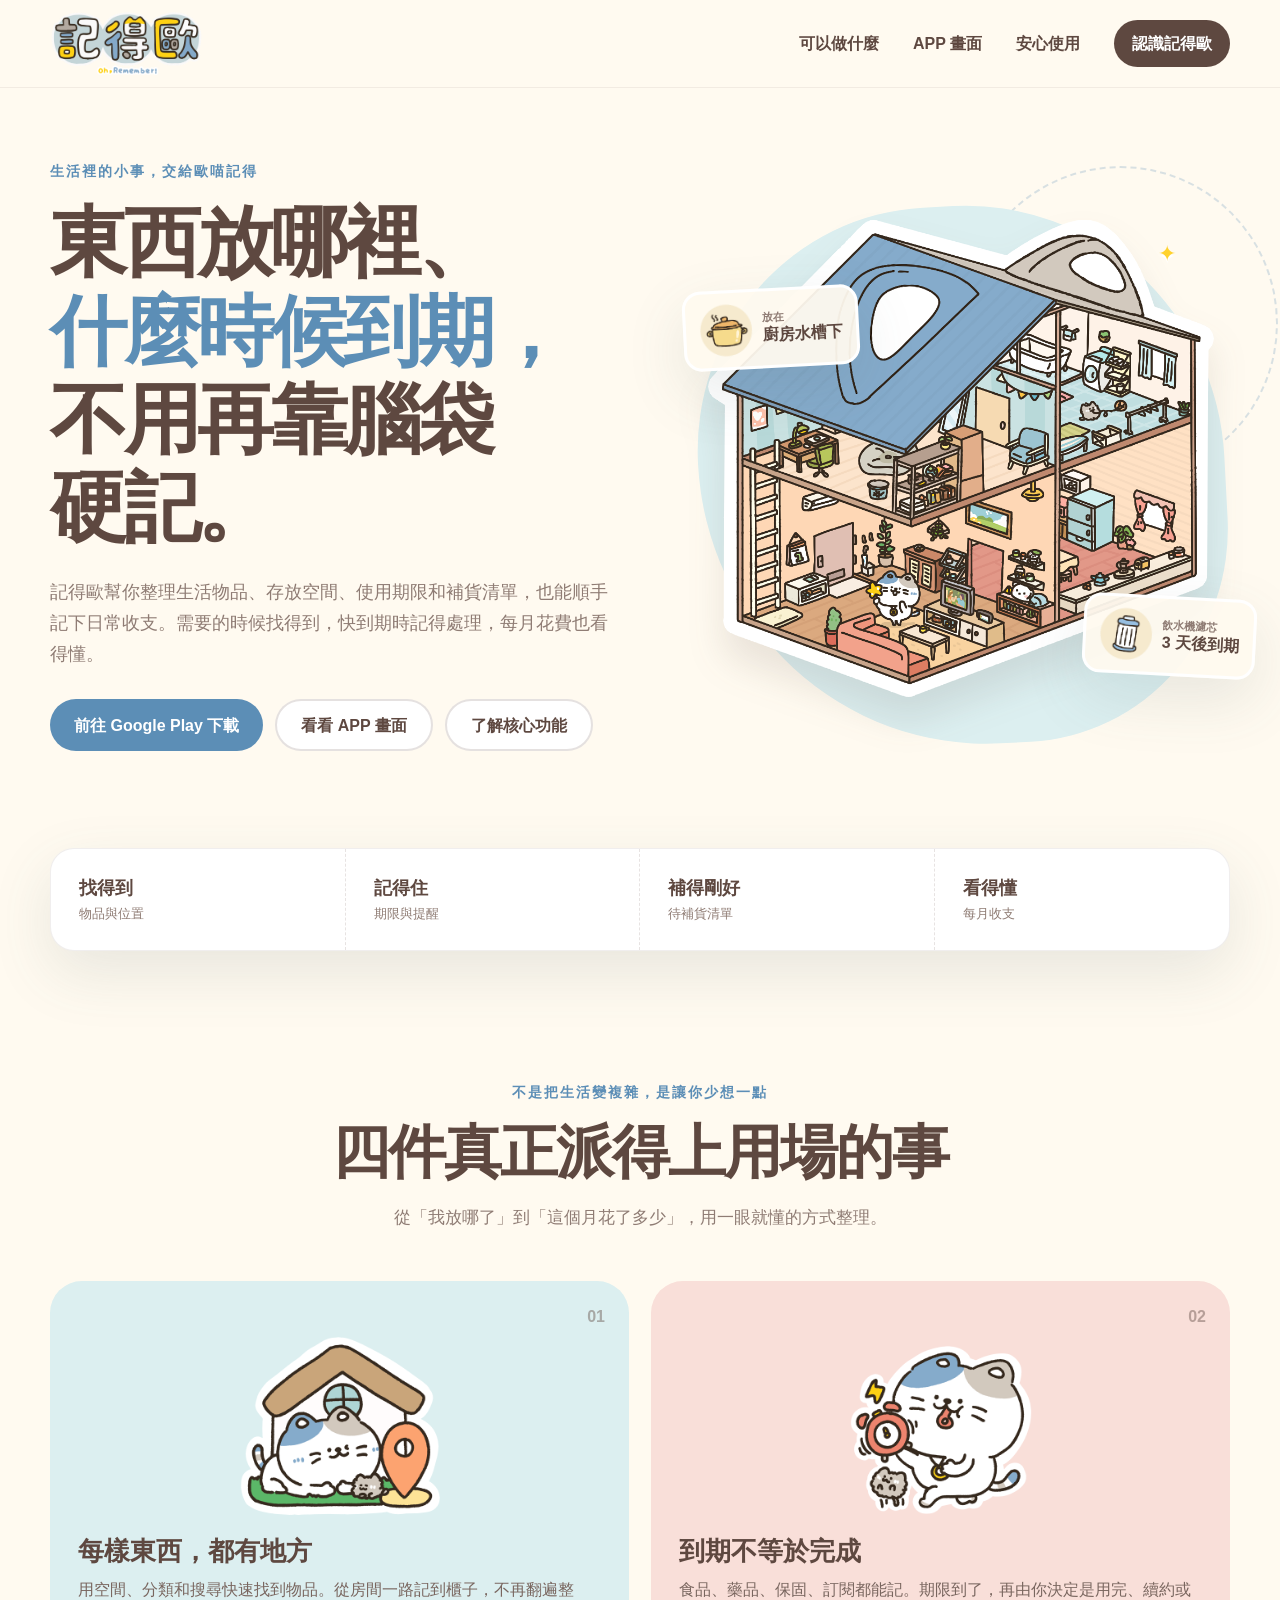
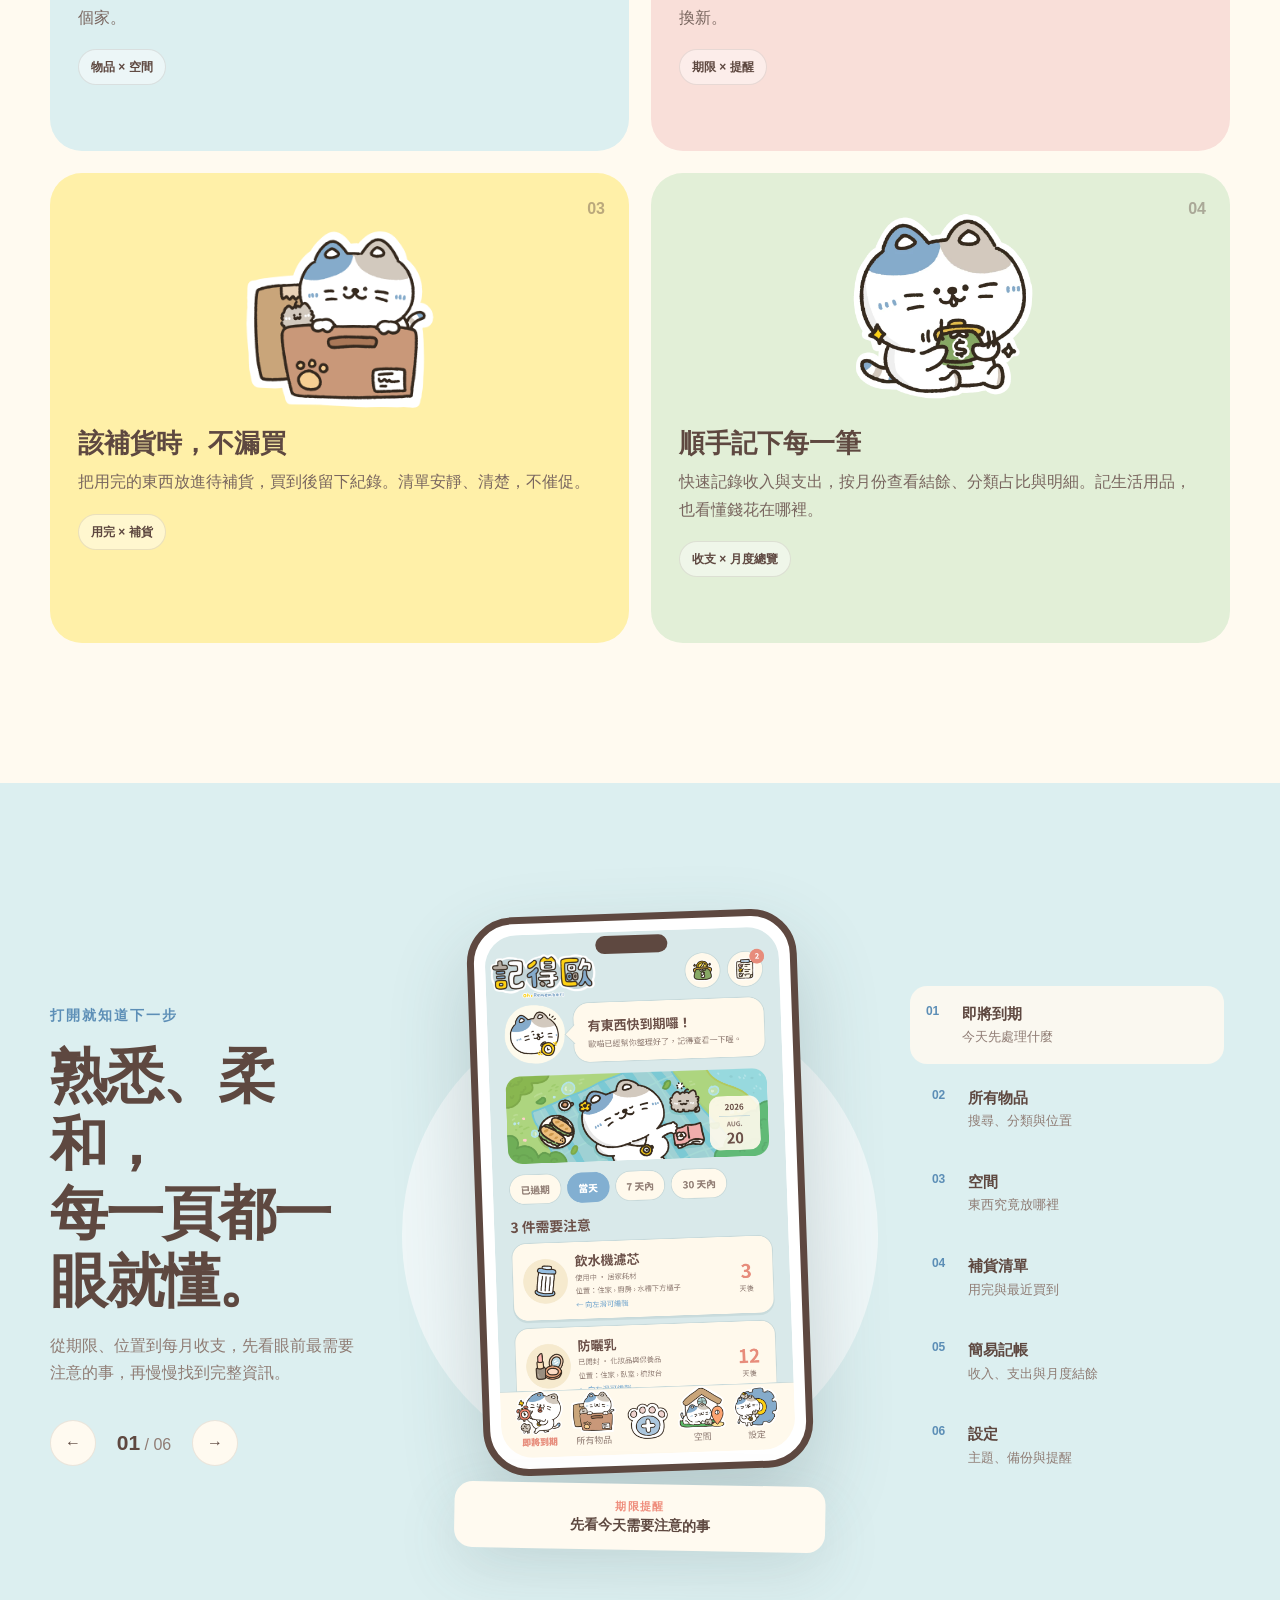
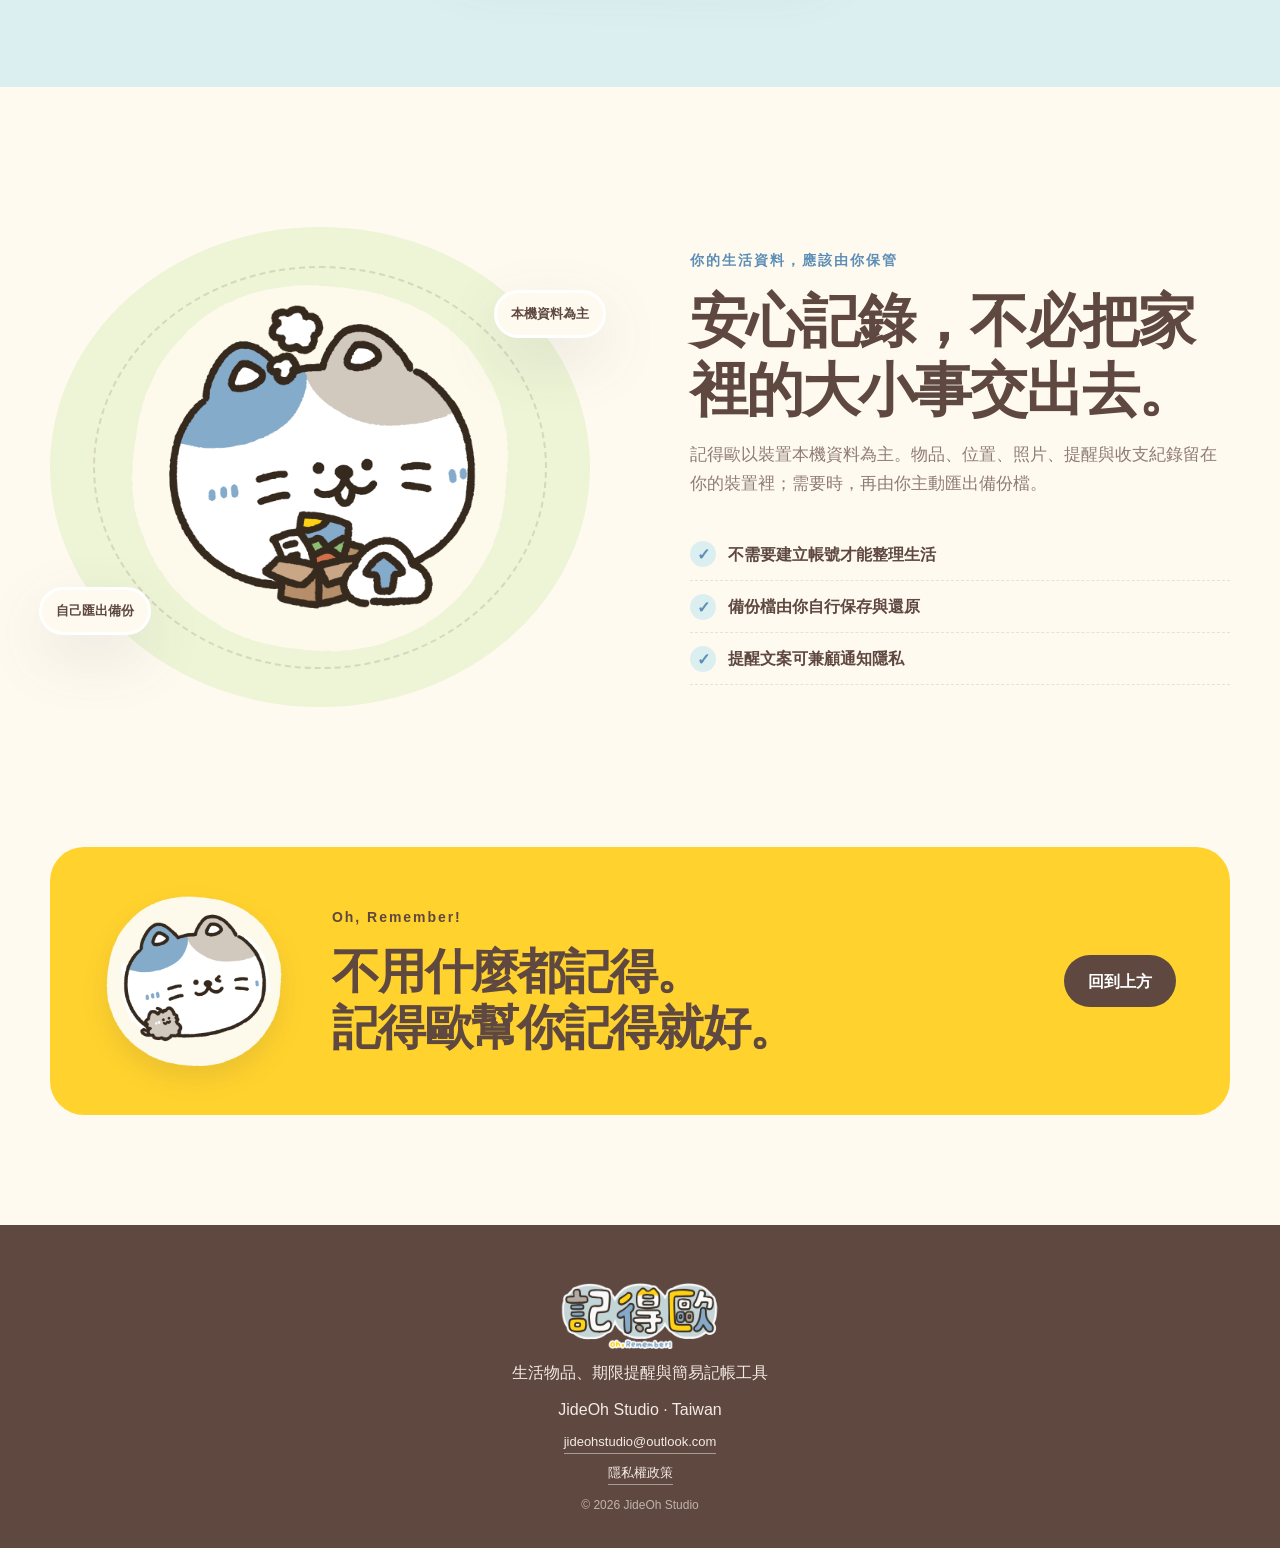
==== commit 4b423aa9: "feat: refresh website hero visual" ====
--- a/index.html
+++ b/index.html
@@ -28,11 +28,10 @@
         <h1>東西放哪裡、<br><span>什麼時候到期，</span><br>不用再靠腦袋硬記。</h1>
         <p class="hero-lead">記得歐幫你整理生活物品、存放空間、使用期限和補貨清單，也能順手記下日常收支。需要的時候找得到，快到期時記得處理，每月花費也看得懂。</p>
         <div class="hero-actions"><a class="button primary" href="https://play.google.com/store/apps/details?id=com.jideoh.app" target="_blank" rel="noopener noreferrer" aria-label="前往 Google Play 下載記得歐 APP">前往 Google Play 下載</a><a class="button secondary" href="#preview">看看 APP 畫面</a><a class="button secondary" href="#features">了解核心功能</a></div>
-        <p class="availability"><span></span> Android 測試與持續更新中</p>
       </div>
       <div class="hero-art reveal">
         <span class="spark one">✦</span><span class="spark two">✦</span>
-        <img class="hero-mascot" src="assets/launch_main_illustration.png" alt="歐喵與毛球一起提醒你生活大小事">
+        <img class="hero-mascot" src="assets/hero_main_visual.png" alt="歐喵生活屋，呈現家中物品與空間整理">
         <div class="note-card location"><img src="assets/location_kitchen.png" alt=""><span><small>放在</small>廚房水槽下</span></div>
         <div class="note-card due"><img src="assets/item_filter.png" alt=""><span><small>飲水機濾芯</small>3 天後到期</span></div>
       </div>
--- a/styles.css
+++ b/styles.css
@@ -2,7 +2,7 @@
 *{box-sizing:border-box}html{scroll-behavior:smooth;overflow-x:hidden}body{margin:0;color:var(--brown);background:var(--cream);font-family:"Noto Sans TC","PingFang TC","Microsoft JhengHei",sans-serif;line-height:1.7;overflow-x:hidden}img{display:block;max-width:100%}a{color:inherit;text-decoration:none}button{color:inherit;font:inherit}.skip-link{position:fixed;left:16px;top:-80px;z-index:100;padding:10px 16px;background:var(--brown);color:#fff;border-radius:10px}.skip-link:focus{top:12px}.section-shell{width:min(1180px,calc(100% - 48px));margin-inline:auto}
 .site-header{position:sticky;top:0;z-index:50;min-height:82px;padding:12px max(24px,calc((100vw - 1180px)/2));display:flex;align-items:center;justify-content:space-between;gap:24px;background:rgba(255,250,240,.9);border-bottom:1px solid rgba(94,72,64,.08);backdrop-filter:blur(16px)}.brand img{width:154px}.site-nav{display:flex;align-items:center;gap:34px;font-weight:700}.site-nav a{transition:.2s}.site-nav a:hover{color:var(--blue-dark);transform:translateY(-2px)}.site-nav .nav-cta{padding:10px 18px;color:#fff;background:var(--brown);border-radius:999px}.menu-button{display:none;border:0;background:transparent;font-weight:800}
 .hero{min-height:760px;display:grid;grid-template-columns:1.05fr .95fr;align-items:center;gap:50px;padding-block:72px 96px}.eyebrow{margin:0 0 14px;color:var(--blue-dark);font-size:14px;font-weight:900;letter-spacing:.14em}h1,h2,h3,p{text-wrap:pretty}h1{margin:0;font-size:clamp(48px,6vw,78px);line-height:1.15;letter-spacing:-.045em}h1 span{color:var(--blue-dark)}.hero-lead{max-width:620px;margin:26px 0 30px;color:var(--muted);font-size:18px}.hero-actions{display:flex;flex-wrap:wrap;gap:12px}.button{display:inline-flex;align-items:center;justify-content:center;min-height:52px;padding:0 24px;border-radius:999px;font-weight:900;transition:.2s}.button:hover{transform:translateY(-3px);box-shadow:0 12px 24px rgba(94,72,64,.15)}.primary{color:#fff;background:var(--blue-dark)}.secondary{border:2px solid rgba(94,72,64,.16);background:#fff}.availability{display:flex;align-items:center;gap:8px;margin-top:22px;color:var(--muted);font-size:13px;font-weight:700}.availability span{width:8px;height:8px;border-radius:50%;background:#79b786;box-shadow:0 0 0 5px rgba(121,183,134,.14)}
-.hero-art{position:relative;min-height:580px;display:grid;place-items:center;isolation:isolate}.hero-art:before{content:"";position:absolute;inset:7% 1% 0;z-index:-2;border-radius:48% 52% 42% 58%;background:var(--sky);transform:rotate(-3deg)}.hero-art:after{content:"";position:absolute;width:58%;aspect-ratio:1;right:-9%;top:0;z-index:-3;border:2px dashed rgba(92,142,182,.24);border-radius:50%}.hero-mascot{width:min(520px,92%);filter:drop-shadow(0 24px 18px rgba(80,68,60,.12))}.note-card{position:absolute;display:flex;align-items:center;gap:10px;padding:11px 14px;background:rgba(255,250,240,.94);border:3px solid #fff;border-radius:18px;box-shadow:var(--shadow);font-weight:900;line-height:1.25}.note-card img{width:52px;height:52px;object-fit:contain}.note-card small{display:block;color:var(--muted);font-size:11px}.location{left:-2%;top:21%;transform:rotate(-3deg)}.due{right:-5%;bottom:12%;transform:rotate(3deg)}.spark{position:absolute;color:var(--yellow);font-size:34px;filter:drop-shadow(0 3px #fff)}.spark.one{left:10%;bottom:22%}.spark.two{right:10%;top:12%;font-size:22px}
+.hero-art{position:relative;min-height:580px;display:grid;place-items:center;isolation:isolate}.hero-art:before{content:"";position:absolute;inset:7% 1% 0;z-index:-2;border-radius:48% 52% 42% 58%;background:var(--sky);transform:rotate(-3deg)}.hero-art:after{content:"";position:absolute;width:58%;aspect-ratio:1;right:-9%;top:0;z-index:-3;border:2px dashed rgba(92,142,182,.24);border-radius:50%}.hero-mascot{width:min(590px,100%);filter:drop-shadow(0 24px 18px rgba(80,68,60,.12))}.note-card{position:absolute;display:flex;align-items:center;gap:10px;padding:11px 14px;background:rgba(255,250,240,.94);border:3px solid #fff;border-radius:18px;box-shadow:var(--shadow);font-weight:900;line-height:1.25}.note-card img{width:52px;height:52px;object-fit:contain}.note-card small{display:block;color:var(--muted);font-size:11px}.location{left:-2%;top:21%;transform:rotate(-3deg)}.due{right:-5%;bottom:12%;transform:rotate(3deg)}.spark{position:absolute;color:var(--yellow);font-size:34px;filter:drop-shadow(0 3px #fff)}.spark.one{left:10%;bottom:22%}.spark.two{right:10%;top:12%;font-size:22px}
 .trust-strip{display:grid;grid-template-columns:repeat(4,1fr);width:min(1180px,calc(100% - 48px));margin:0 auto 130px;overflow:hidden;border:1px solid rgba(94,72,64,.09);border-radius:24px;background:#fff;box-shadow:var(--shadow)}.trust-strip div{padding:24px 28px;border-right:1px dashed rgba(94,72,64,.15)}.trust-strip div:last-child{border:0}.trust-strip strong,.trust-strip span{display:block}.trust-strip strong{font-size:18px}.trust-strip span{color:var(--muted);font-size:13px}
 .features{padding-bottom:140px}.section-heading{max-width:680px;margin:0 auto 48px;text-align:center}h2{margin:0;font-size:clamp(38px,5vw,58px);line-height:1.18;letter-spacing:-.035em}.section-heading>p:last-child{color:var(--muted);font-size:17px}.feature-grid{display:grid;grid-template-columns:repeat(2,1fr);gap:22px}.feature-card{position:relative;min-height:470px;padding:28px;overflow:hidden;border-radius:32px}.feature-card.blue{background:#dceff0}.feature-card.coral{background:#f9dfd9}.feature-card.yellow{background:#fff0a8}.feature-card.mint{background:#e2efd7}.feature-card img{width:100%;height:210px;object-fit:contain;transition:.35s}.feature-card:hover img{transform:scale(1.04) rotate(2deg)}.feature-card .number{position:absolute;top:22px;right:24px;font-weight:900;opacity:.42}.feature-card h3{margin:16px 0 8px;font-size:26px;line-height:1.3}.feature-card p{margin:0;color:#79665f}.feature-card b{display:inline-block;margin-top:18px;padding:7px 12px;border:1px solid rgba(94,72,64,.13);border-radius:999px;background:rgba(255,255,255,.45);font-size:12px}
 .preview-section{padding:130px 0;background:var(--sky)}.preview-layout{display:grid;grid-template-columns:.8fr 1.1fr .8fr;align-items:center;gap:60px}.preview-copy>p:not(.eyebrow){color:var(--muted)}.preview-controls{display:flex;align-items:center;gap:16px;margin-top:34px}.preview-controls button{width:46px;height:46px;border:1px solid rgba(94,72,64,.12);border-radius:50%;background:var(--cream);cursor:pointer;font-weight:900}.preview-controls button:hover{background:var(--brown);color:#fff}.preview-controls span{min-width:64px;text-align:center;color:var(--muted)}.preview-controls b{color:var(--brown);font-size:21px}.phone-stage{position:relative;display:grid;place-items:center;padding-bottom:86px}.phone-glow{position:absolute;width:110%;aspect-ratio:1;border-radius:50%;background:rgba(255,255,255,.55)}.phone-frame{position:relative;width:min(330px,80vw);padding:11px;border:7px solid var(--brown);border-radius:46px;background:#fff;box-shadow:0 35px 80px rgba(63,88,91,.24);transform:rotate(-2deg)}.phone-frame i{position:absolute;top:15px;left:50%;z-index:2;width:72px;height:18px;transform:translateX(-50%);border-radius:999px;background:var(--brown)}.phone-frame img{width:100%;aspect-ratio:9/16;border-radius:32px;object-fit:cover;object-position:top}.screen-caption{position:absolute;bottom:7px;left:50%;width:86%;padding:15px 18px;transform:translateX(-50%) rotate(1deg);border-radius:18px;background:var(--cream);box-shadow:var(--shadow);text-align:center;line-height:1.35}.screen-caption span{display:block;color:var(--coral);font-size:11px;font-weight:900;letter-spacing:.12em}.screen-caption strong{font-size:14px}.screen-list{display:flex;flex-direction:column;gap:6px}.screen-option{display:grid;grid-template-columns:36px 1fr;padding:15px 16px;border:0;border-radius:17px;background:transparent;text-align:left;cursor:pointer;transition:.2s}.screen-option:hover,.screen-option.active{background:rgba(255,250,240,.86);transform:translateX(-6px)}.screen-option span{grid-row:1/3;color:var(--blue-dark);font-size:12px;font-weight:900}.screen-option b{font-size:15px}.screen-option small{color:var(--muted)}
@@ -12,3 +12,4 @@
 @media(max-width:960px){.hero{grid-template-columns:1fr;text-align:center}.hero-copy{display:grid;justify-items:center}.hero-art{min-height:520px}.location{left:5%}.due{right:2%}.trust-strip{grid-template-columns:1fr 1fr}.trust-strip div:nth-child(2){border-right:0}.trust-strip div:nth-child(-n+2){border-bottom:1px dashed rgba(94,72,64,.15)}.feature-grid{grid-template-columns:1fr}.feature-card{min-height:0;display:grid;grid-template-columns:220px 1fr;column-gap:24px}.feature-card img{grid-row:1/5;height:260px}.feature-card h3{align-self:end}.preview-layout{grid-template-columns:1fr 1fr}.preview-copy{grid-column:1/3;text-align:center}.preview-controls{justify-content:center}.privacy{gap:50px}.closing{grid-template-columns:140px 1fr}.closing img{width:140px}.closing .button{grid-column:1/3}}
 @media(max-width:700px){.section-shell,.trust-strip{width:calc(100% - 30px);max-width:1180px}.site-header{width:100%;min-height:72px;padding:10px 18px}.brand img{width:126px}.menu-button{display:block}.site-nav{position:absolute;top:70px;left:15px;right:15px;display:none;flex-direction:column;align-items:stretch;gap:0;padding:12px;border:1px solid rgba(94,72,64,.1);border-radius:20px;background:var(--cream);box-shadow:var(--shadow)}.site-nav.open{display:flex}.site-nav a{padding:12px}.site-nav .nav-cta{margin-top:6px;text-align:center}.hero{min-height:0;gap:12px;padding-block:54px 72px}.hero-copy{width:100%;min-width:0}.hero h1{max-width:100%;font-size:36px;line-height:1.22;word-break:break-all;text-wrap:wrap}.hero-lead{font-size:16px}.hero-actions{flex-direction:column;width:100%}.hero-actions .button{width:100%}.hero-art{width:100%;min-width:0;min-height:410px}.hero-mascot{width:92%}.note-card{padding:8px 10px;font-size:11px}.note-card img{width:40px;height:40px}.location{top:12%;left:-2%}.due{right:-2%;bottom:8%}.trust-strip{margin-bottom:90px}.trust-strip div{padding:18px}.features{padding-bottom:90px}.feature-card{display:block;padding:22px;border-radius:26px}.feature-card img{height:190px}.section-heading{margin-bottom:30px}.preview-section{padding:90px 0}.preview-layout{display:flex;flex-direction:column;gap:30px}.preview-copy{order:1}.phone-stage{order:2;width:100%}.screen-list{order:3;display:grid;grid-template-columns:1fr 1fr;width:100%}.screen-option{grid-template-columns:30px 1fr}.screen-option:hover,.screen-option.active{transform:none}.privacy{grid-template-columns:1fr;gap:45px;padding-block:90px}.privacy-orbit{min-height:350px}.closing{grid-template-columns:1fr;gap:20px;margin-bottom:70px;padding:34px 24px;text-align:center}.closing img{margin:auto}.closing .button{grid-column:auto}.closing .eyebrow{margin-bottom:8px}}
 @media(max-width:700px){html,body{width:100%;max-width:100vw}.section-shell,.trust-strip{width:calc(100vw - 30px)}.site-header{width:100vw}.menu-button{position:absolute;top:20px;right:18px;display:block}.hero h1{font-size:33px}.hero-copy,.hero-lead{max-width:100%}.phone-glow{width:100%}}
+@media(max-width:700px){.hero-art{order:1}.hero-copy{order:2}.hero-mascot{width:100%}}
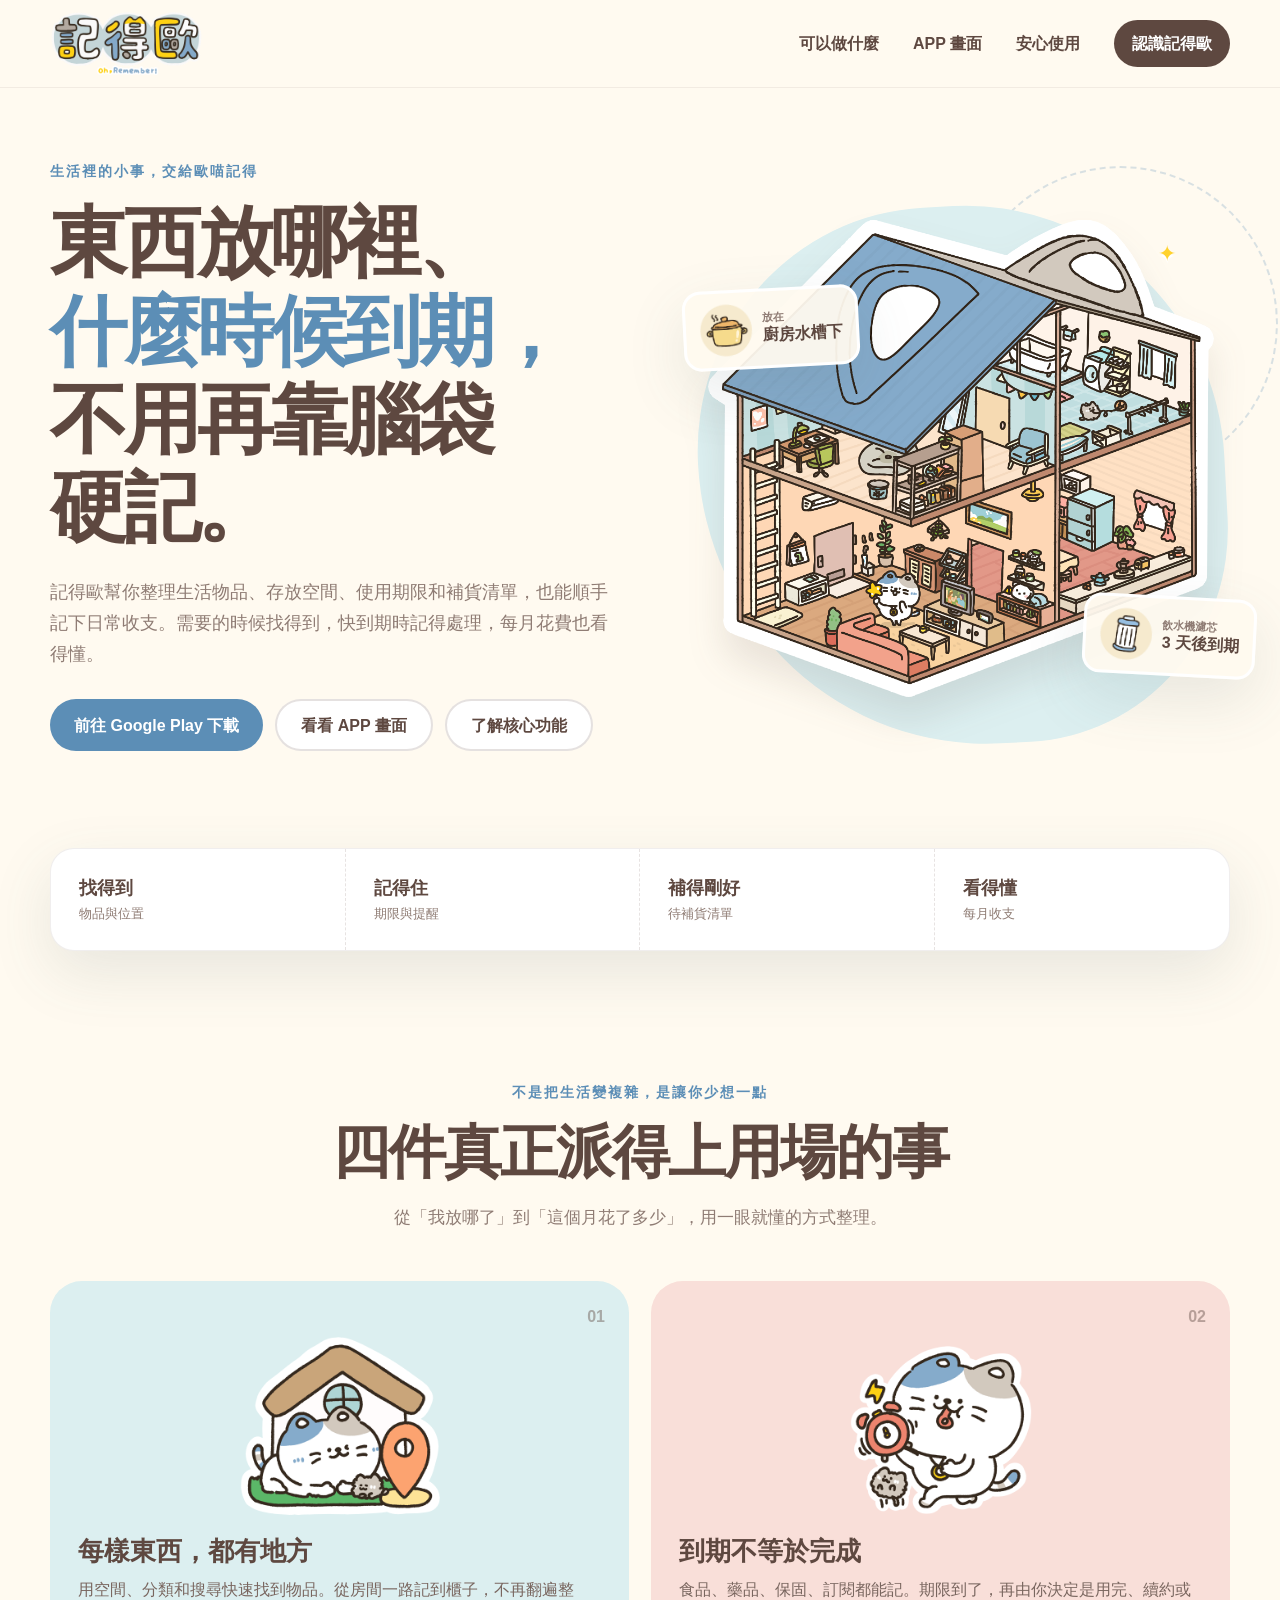
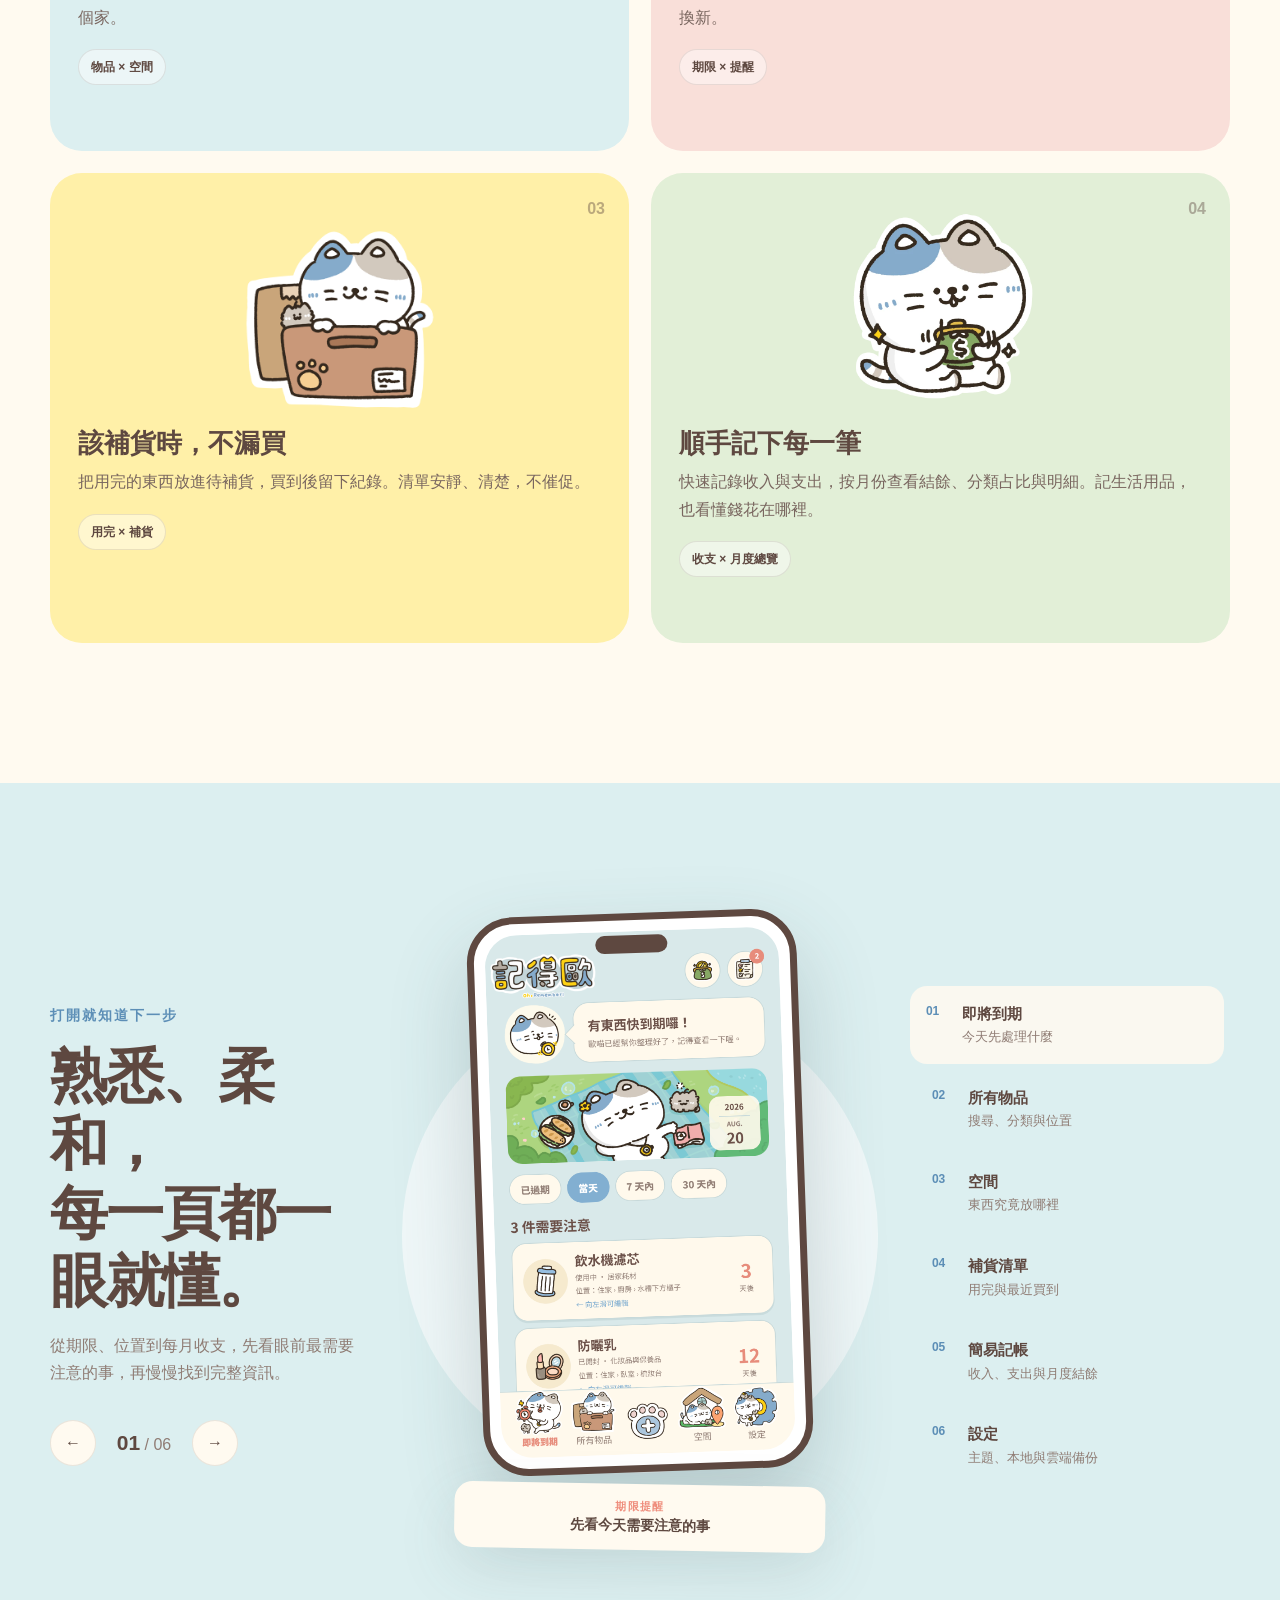
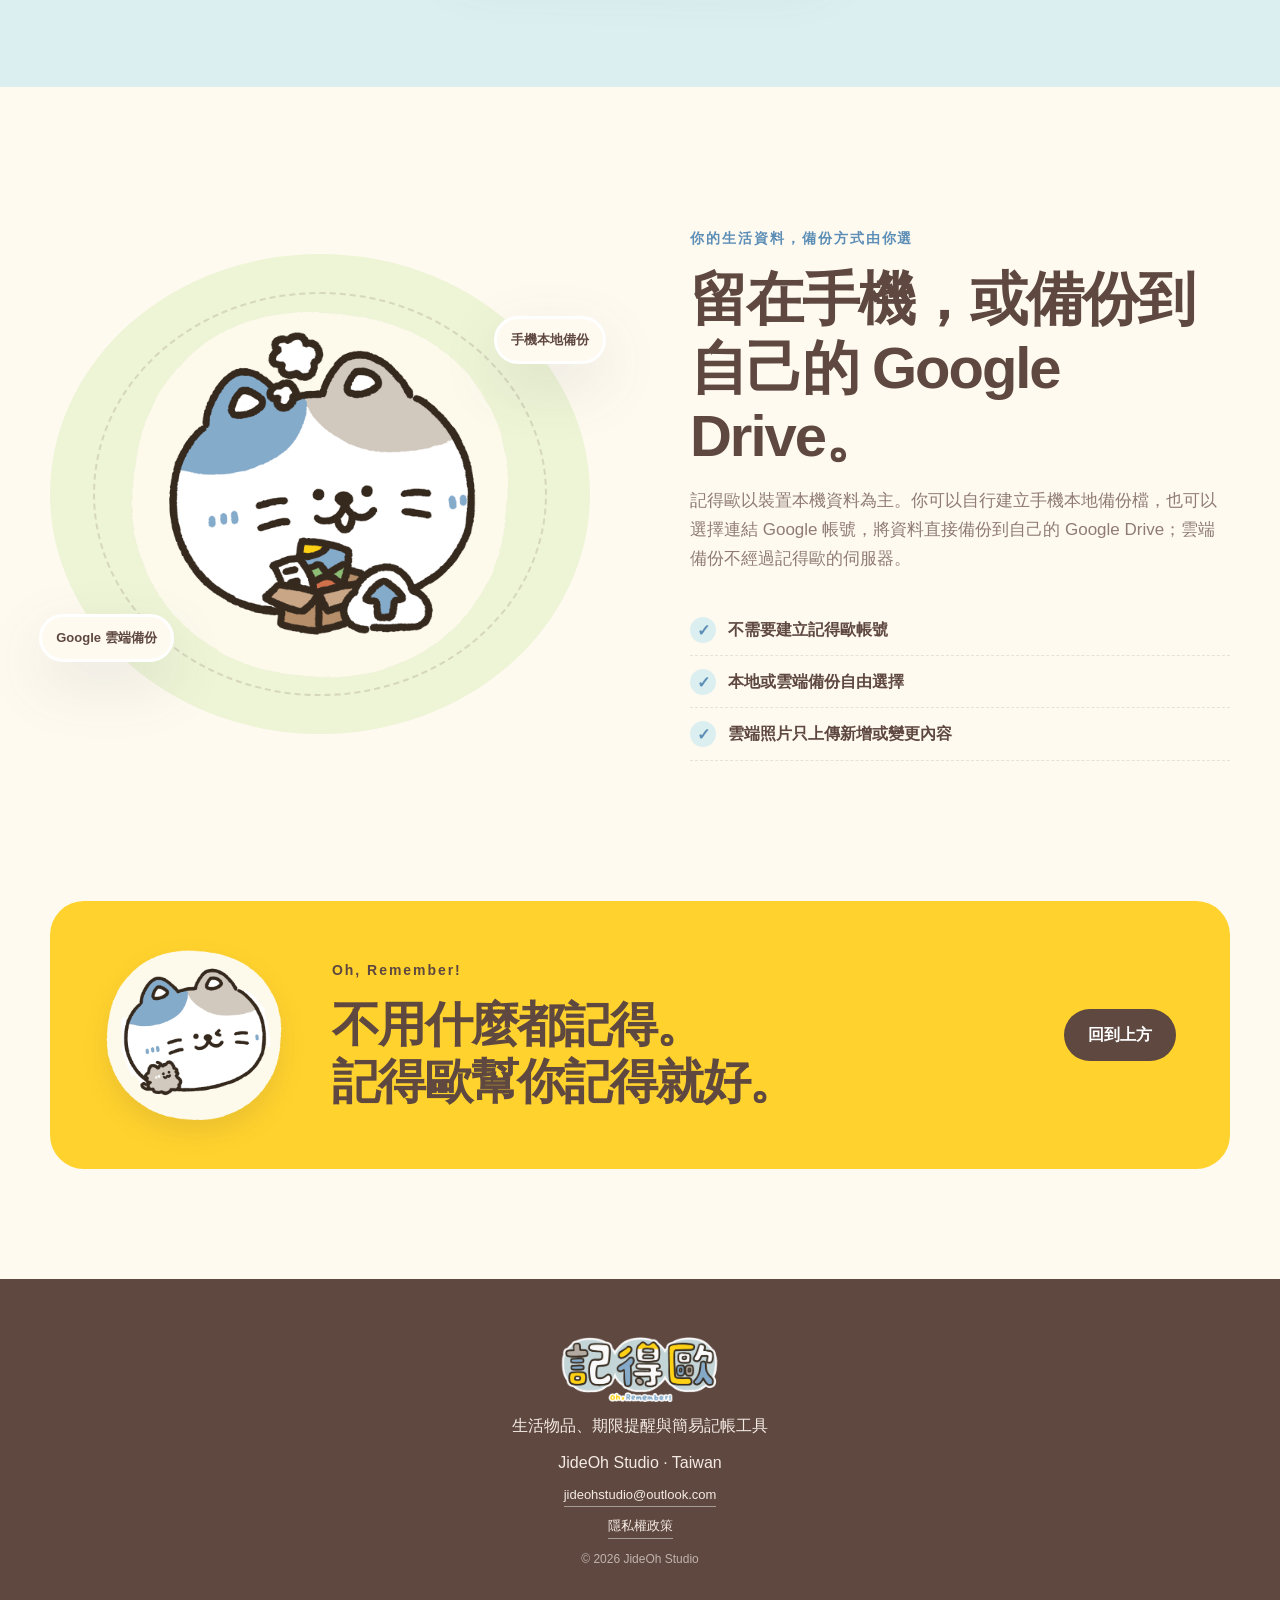
==== commit c89a9143: "Describe local and Google cloud backup" ====
--- a/index.html
+++ b/index.html
@@ -5,6 +5,7 @@
   <meta name="viewport" content="width=device-width, initial-scale=1">
   <meta name="description" content="記得歐幫你整理物品、位置、期限與補貨，也能快速記錄日常收入和支出。">
   <meta name="theme-color" content="#dceff0">
+  <meta name="google-site-verification" content="4J-24mWvDwlK-FwJYt-e-F9HFMR7CsbGute3-k_ig9c">
   <title>記得歐｜生活物品、期限提醒與簡易記帳</title>
   <link rel="icon" href="assets/app_icon.png">
   <link rel="apple-touch-icon" href="assets/app_icon.png">
@@ -61,14 +62,14 @@
           <button class="screen-option" type="button" data-index="2"><span>03</span><b>空間</b><small>東西究竟放哪裡</small></button>
           <button class="screen-option" type="button" data-index="3"><span>04</span><b>補貨清單</b><small>用完與最近買到</small></button>
           <button class="screen-option" type="button" data-index="4"><span>05</span><b>簡易記帳</b><small>收入、支出與月度結餘</small></button>
-          <button class="screen-option" type="button" data-index="5"><span>06</span><b>設定</b><small>主題、備份與提醒</small></button>
+          <button class="screen-option" type="button" data-index="5"><span>06</span><b>設定</b><small>主題、本地與雲端備份</small></button>
         </div>
       </div>
     </section>
 
     <section id="privacy" class="privacy section-shell">
-      <div class="privacy-art reveal"><div class="privacy-orbit"><img src="assets/ou_miao_backup_reminder.png" alt="歐喵提醒你備份資料"><span class="orbit-one">本機資料為主</span><span class="orbit-two">自己匯出備份</span></div></div>
-      <div class="privacy-copy reveal"><p class="eyebrow">你的生活資料，應該由你保管</p><h2>安心記錄，不必把家裡的大小事交出去。</h2><p>記得歐以裝置本機資料為主。物品、位置、照片、提醒與收支紀錄留在你的裝置裡；需要時，再由你主動匯出備份檔。</p><ul><li><span>✓</span>不需要建立帳號才能整理生活</li><li><span>✓</span>備份檔由你自行保存與還原</li><li><span>✓</span>提醒文案可兼顧通知隱私</li></ul></div>
+      <div class="privacy-art reveal"><div class="privacy-orbit"><img src="assets/ou_miao_backup_reminder.png" alt="歐喵提醒你備份資料"><span class="orbit-one">手機本地備份</span><span class="orbit-two">Google 雲端備份</span></div></div>
+      <div class="privacy-copy reveal"><p class="eyebrow">你的生活資料，備份方式由你選</p><h2>留在手機，或備份到自己的 Google Drive。</h2><p>記得歐以裝置本機資料為主。你可以自行建立手機本地備份檔，也可以選擇連結 Google 帳號，將資料直接備份到自己的 Google Drive；雲端備份不經過記得歐的伺服器。</p><ul><li><span>✓</span>不需要建立記得歐帳號</li><li><span>✓</span>本地或雲端備份自由選擇</li><li><span>✓</span>雲端照片只上傳新增或變更內容</li></ul></div>
     </section>
 
     <section class="closing section-shell reveal"><img src="assets/ou_miao_all_good.png" alt="歐喵向你打招呼"><div><p class="eyebrow">Oh, Remember!</p><h2>不用什麼都記得。<br>記得歐幫你記得就好。</h2></div><a class="button primary" href="#top">回到上方</a></section>
